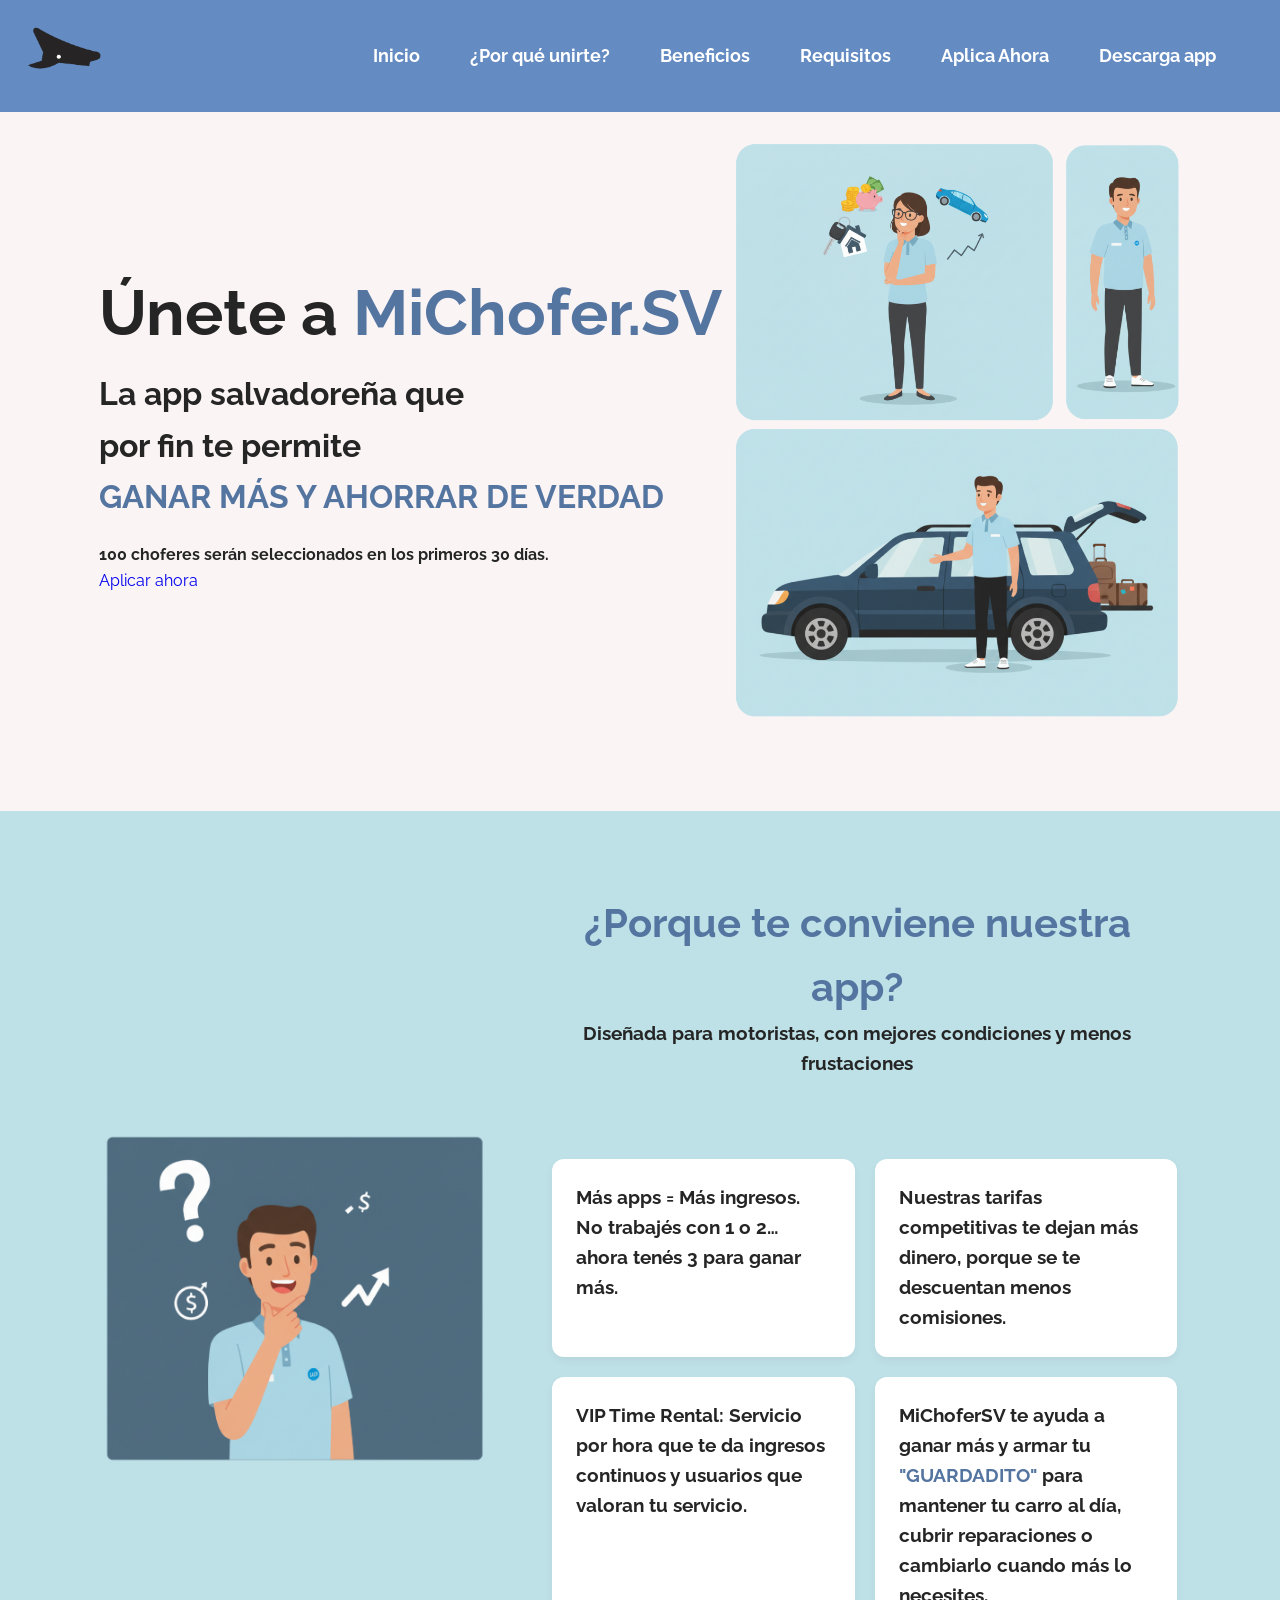
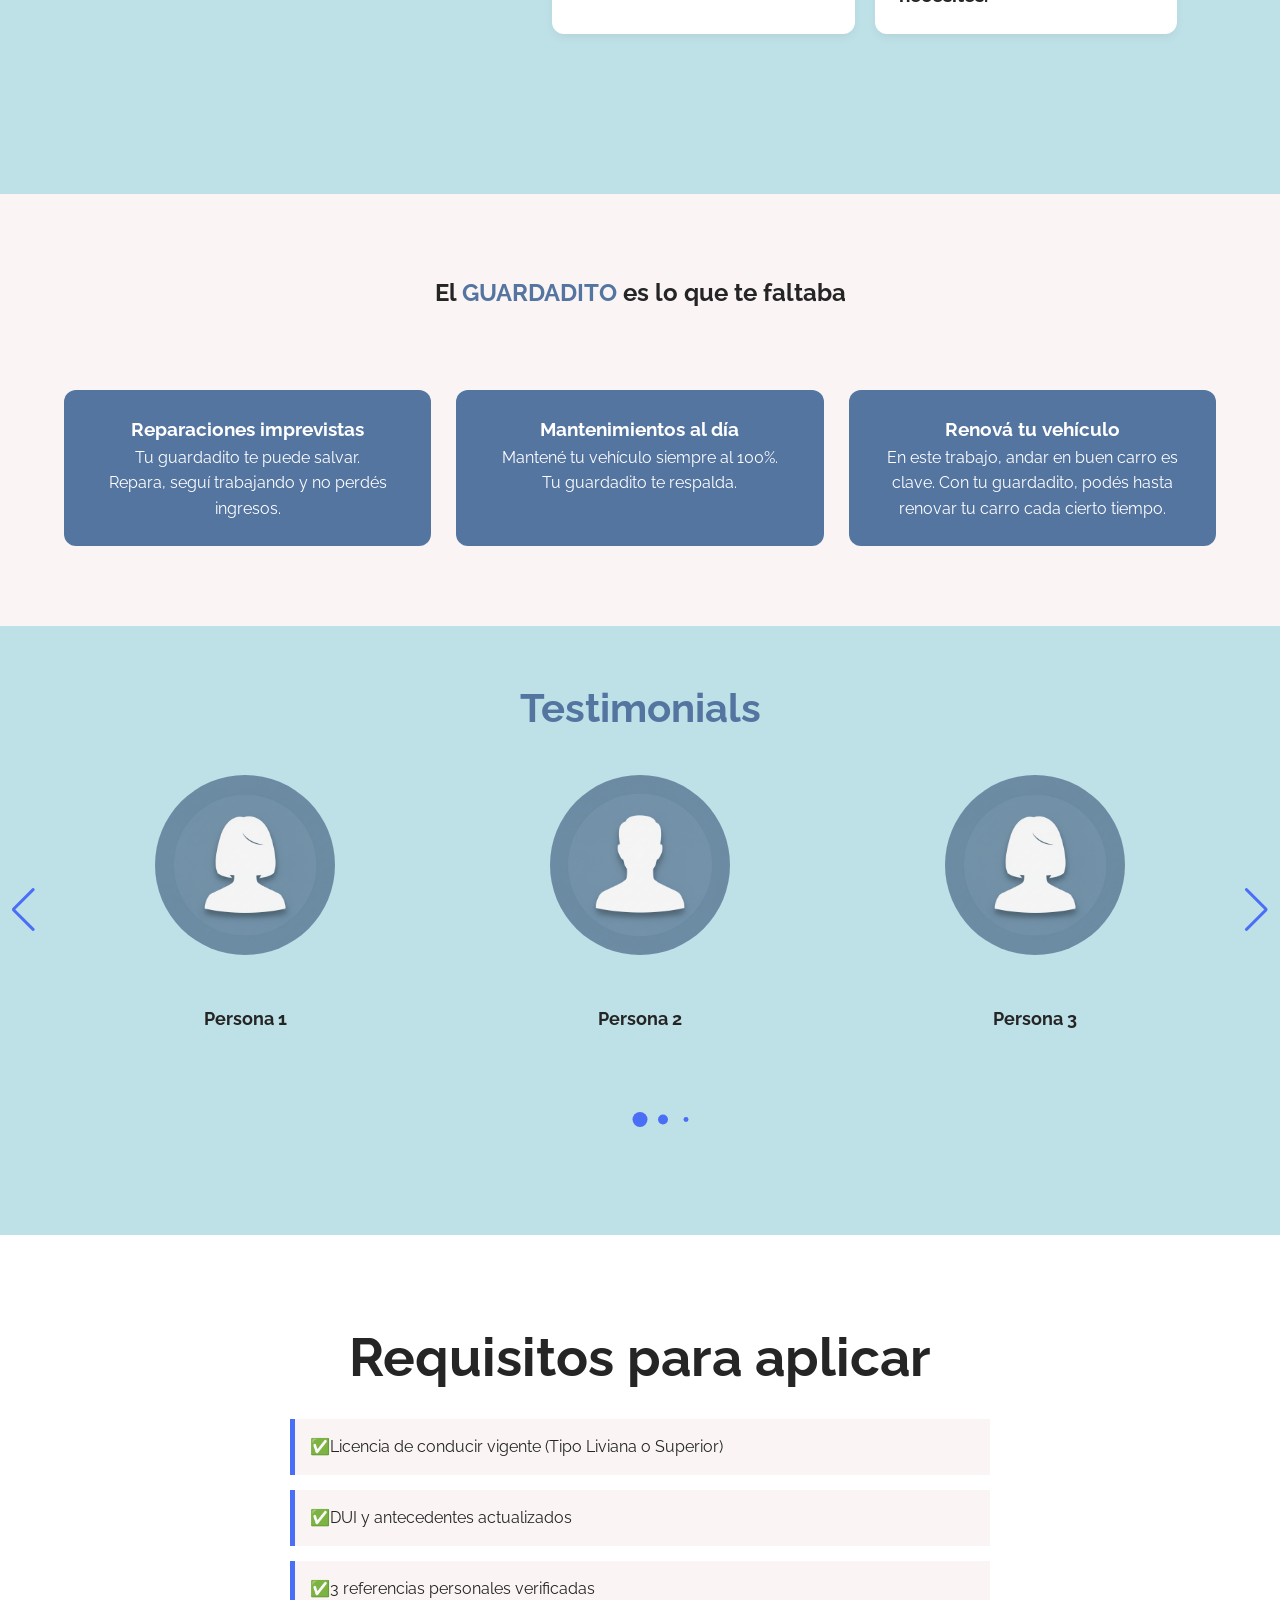
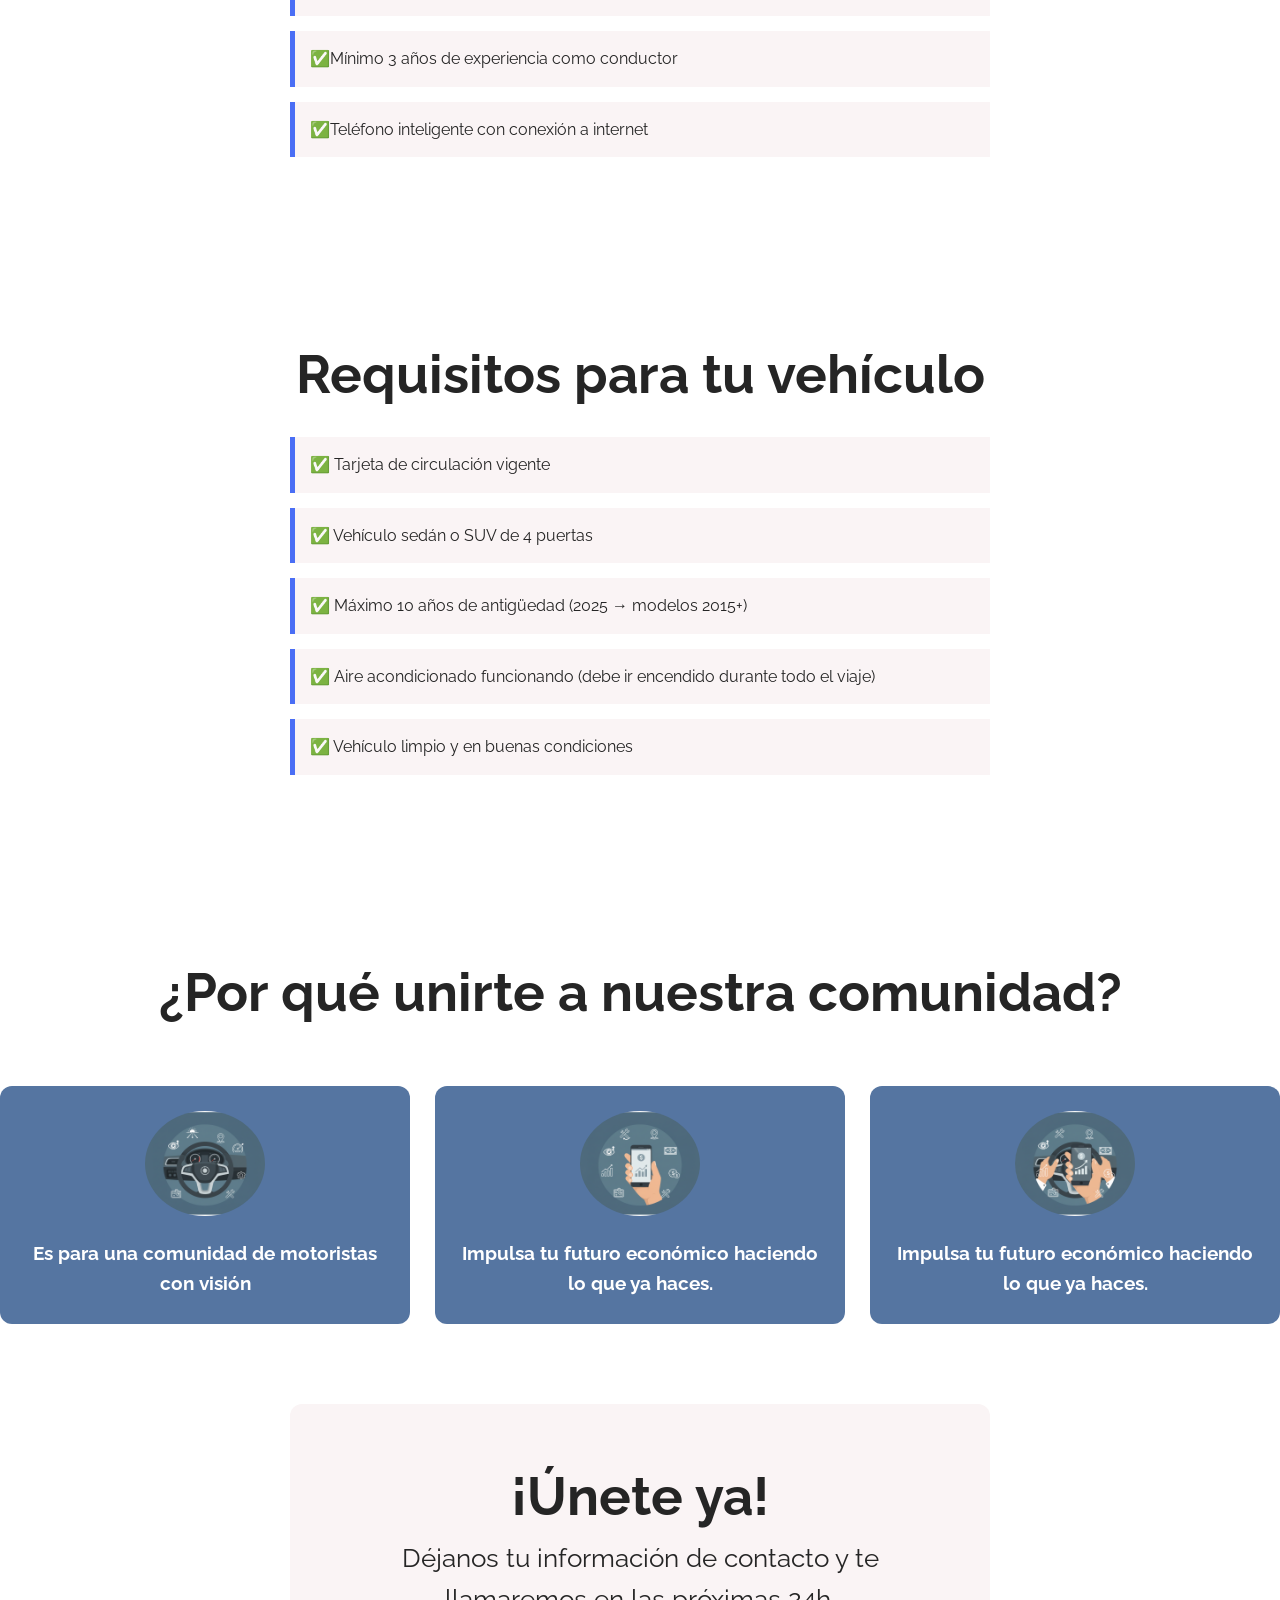
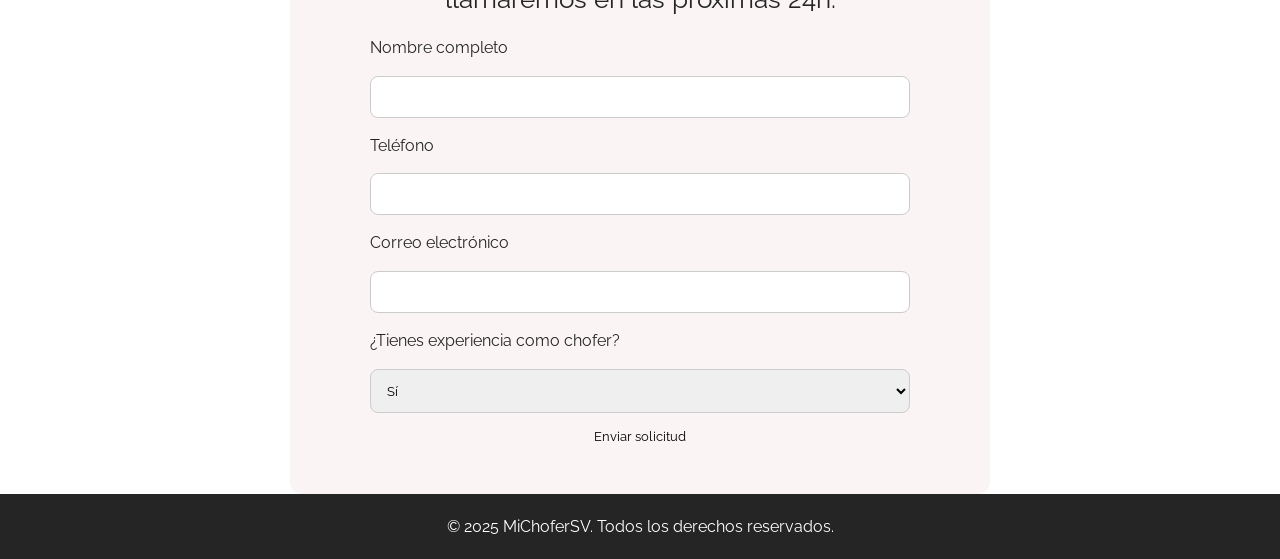
==== index.html @ 59dd5ce8 "Add files via upload" ====
<!DOCTYPE html>
<html lang="en">
<head>
    <meta charset="UTF-8">
    <meta name="viewport" content="width=device-width, initial-scale=1.0">
    <link rel="stylesheet" href="style.css">
    
     <!-- Linking swiper CSS -->
    <link rel="stylesheet" href="https://cdn.jsdelivr.net/npm/swiper@11/swiper-bundle.min.css">

    <!-- Linking Font Awesome for icons -->
    <link rel="stylesheet" href="https://cdnjs.cloudflare.com/ajax/libs/font-awesome/6.6.0/css/all.min.css">

    <title>Mi chofer</title>
</head>
<body>

<!-- Header / Nav -->
    <header>
        <nav class="navbar section-content">
            <a href="#" class="nav-logo">
                <h2 class="logo-text">
                    <img class="logoimg" src="img/logomichifer.png" alt="">
                </h2>
            </a>        
                
            <ul class="nav-menu">
                <button id="menu-close-button" class="fas fa-times"></button>
                <li class="nav-item">
                    <a href="#inicio" class="nav-link"
                    data-section="header" data-value="home-menu">Inicio</a>
                </li>
                <li class="nav-item">
                    <a href="#sobre" class="nav-link"
                    data-section="header" data-value="about-menu">¿Por qué unirte?</a>
                </li>
                <li class="nav-item">
                    <a href="#beneficios" class="nav-link"
                    data-section="header" data-value="services-menu">Beneficios</a>
                </li>
                <li class="nav-item">
                    <a href="#requisitos" class="nav-link"
                    data-section="header" data-value="gallery-menu">Requisitos</a>
                </li>
                <li class="nav-item">
                    <a href="#formulario" class="nav-link"
                    data-section="header" data-value="contact-menu">Aplica Ahora</a>
                </li>
                <li class="nav-item">
                    <a href="#contactus" class="nav-link"
                    data-section="header" data-value="contact-menu">Descarga app</a>
                </li>
                <div class="langbuttons">
                    <button class="eslogo" data-language="es">
                        <img class="esimg" src="img/eslogo.png" alt="">
                    </button>
                    <button class="uslogo" data-language="en">
                        <img class="usimg" src="img/uslogo.png" alt="">
                    </button>
                </div>
            </ul>  
            <button id="menu-open-button" class="fas fa-bars"></button> 
        </nav>
    </header>

    <!-- Hero Section -->
  <section class="hero" id="inicio">
    <div class="hero-container">
      <h1 class="hero-title">Únete a <span>MiChofer.SV</span></h1>
      <h3 class="hero-text">La app salvadoreña que <br>por fin te permite <br><span class="span-text">GANAR MÁS Y AHORRAR DE VERDAD</span></h3>
      <h4 style="margin-top:10px;">100 choferes serán seleccionados en los primeros 30 días.</h4>
      <a href="#formulario" class="btn-hero">Aplicar ahora</a>
    </div>
    <div class="img-container">
      <img class="img-hero" src="img/hero1.png" alt="">
    </div>
  </section>

  <!-- Sobre Nosotros -->
  <section class="about" id="sobre">
    <div class="about-image">
      <img class="about-img" src="img/about.png" alt="">
    </div>
    <div class="about-container">
      <h1 class="about-title">¿Porque te conviene nuestra app?</h1>
      <h3 class="about-subt">Diseñada para motoristas, con mejores condiciones y menos frustaciones</h3>
      <section class="porque-section">
     <div class="grid-container">
    <div class="grid-item"><h3>Más apps = Más ingresos. No trabajés con 1 o 2… ahora tenés 3 para ganar más.</h3></div>
    <div class="grid-item"><h3>Nuestras tarifas competitivas te dejan más dinero, porque se te descuentan menos comisiones.</h3></div>
    <div class="grid-item"><h3>VIP Time Rental: Servicio por hora que te da ingresos continuos y usuarios que valoran tu servicio.</h3></div>
    <div class="grid-item"><h3>MiChoferSV te ayuda a ganar más y armar tu <span>"GUARDADITO"</span> para mantener tu carro al día, cubrir reparaciones o cambiarlo cuando más lo necesites.</h3></div>
  </div>
</section>

<script src="animacion.js"></script>
    </div>

  </section>

  <!-- Beneficios -->
  <section class="benefits" id="beneficios">
    <div class="container">
      <h1>El<span> GUARDADITO</span> es lo que te faltaba</h1>
      
      <br>
      <br>
      <br>
      <div class="benefit-grid">
        <div class="benefit" id="benefit1">
          <h3>Reparaciones imprevistas</h3>
          <p>Tu guardadito te puede salvar.<br> Repara, seguí trabajando y no perdés ingresos.</p>
        </div>
        <div class="benefit" id="benefit2">
          <h3>Mantenimientos al día</h3>
          <p>Mantené tu vehículo siempre al 100%.<br> Tu guardadito te respalda.</p>
        </div>
        <div class="benefit" id="benefit3">
          <h3>Renová tu vehículo</h3>
          <p>En este trabajo, andar en buen carro es clave. Con tu guardadito, podés hasta renovar tu carro cada cierto tiempo.</p>
        </div>  
      </div>
    </div>
  </section>

      <!-- Testimonial section -->
<section class="testimonials-section" id="testimonials">
        <h2 class="about-title">Testimonials</h2>
        <div class="section-content">
            <div class="slider-container swiper">
                <div class="slider-wrapper">
                    <ul class="testimonials-list swiper-wrapper">
                        <li class="testimonial swiper-slide">
                            <img src="img/client-fe.png" alt="Client" class="user-image">
                            <h3 class="name">Persona 1</h3>
                            <i class="feedback"></i>
                        </li>
                        <li class="testimonial swiper-slide">
                            <img src="img/client-ma.png" alt="Client" class="user-image">
                            <h3 class="name">Persona 2</h3>
                            <i class="feedback"></i>
                        </li>
                        <li class="testimonial swiper-slide">
                            <img src="img/client-fe.png" alt="Client" class="user-image">
                            <h3 class="name">Persona 3</h3>
                            <i class="feedback"></i>
                        </li>
                        <li class="testimonial swiper-slide">
                            <img src="img/client-ma.png" alt="Client" class="user-image">
                            <h3 class="name">Persona 4</h3>
                            <i class="feedback"></i>
                        </li>
                        
                    </ul>

                    <div class="swiper-pagination"></div>
                    <div class="swiper-slide-button swiper-button-next"></div>
                    <div class="swiper-slide-button swiper-button-prev"></div>
                </div>
            </div>
        </div>
</section>

  <!-- Requisitos -->
  <section class="requirements" id="requisitos">
    <div class="container">
      <h2 class="requirements-title">Requisitos para aplicar</h2>
      <ul>
        <li>✅Licencia de conducir vigente (Tipo Liviana o Superior)</li>
        <li>✅DUI y antecedentes actualizados</li>
        <li>✅3 referencias personales verificadas</li>
        <li>✅Mínimo 3 años de experiencia como conductor</li>
        <li>✅Teléfono inteligente con conexión a internet</li>
      </ul>
    </div>
  </section>

  <!-- Requisitos Vehiculo-->
<section class="requirements" id="requisitos">
    <div class="container">
      <h2 class="requirements-title">Requisitos para tu vehículo</h2>
      <ul>
          <li>✅ Tarjeta de circulación vigente</li>
          <li>✅ Vehículo sedán o SUV de 4 puertas</li>
          <li>✅ Máximo 10 años de antigüedad (2025 → modelos 2015+)</li>
          <li>✅ Aire acondicionado funcionando (debe ir encendido durante todo el viaje)</li>
          <li>✅ Vehículo limpio y en buenas condiciones</li>
      </ul>
    </div>
  </section>

  <!-- Services section -->
    <section class="services-section" id="services">
        <h2 class="apply-title"
        data-section="our-services" data-value="os-title">¿Por qué unirte a nuestra comunidad?</h2>
        <br>
        <br>
        <div class="section-content">
            <ul class="services-list">
                <li class="services-item">
                    <img src="img/b-1.png" alt="One way" class="services-image">
                    <h3 class="name"
                    data-section="our-services" data-value="os-title0">Es para una comunidad de motoristas  con visión</h3>
                </li>
                <li class="services-item">
                    <img src="img/b-2.png" alt="Outstation" class="services-image">
                    <h3 class="name"
                    data-section="our-services" data-value="os-title1">Impulsa tu futuro económico haciendo lo que ya haces.</h3>
                </li>
                <li class="services-item">
                    <img src="img/b-3.png" alt="VIP Time Rentals" class="services-image">
                    <h3 class="name"
                    data-section="our-services" data-value="os-title2">Impulsa tu futuro económico haciendo lo que ya haces.</h3>
                </li>
            </ul>
        </div>
    </section>


  <!-- Formulario -->
  <section class="apply" id="formulario">
    <div class="container">
      <h2 class="apply-title">¡Únete ya!</h2>
      <p class="apply-subt">Déjanos tu información de contacto y te llamaremos en las próximas 24h. 
      </p>
      <form action="https://formbold.com/s/oP5yM" method="POST" class="form">
        <label for="nombre">Nombre completo</label>
        <input type="text" id="nombre" name="nombre" required>

        <label for="telefono">Teléfono</label>
        <input type="tel" id="telefono" name="telefono" required>

        <label for="email">Correo electrónico</label>
        <input type="email" id="email" name="email">

        <label for="experiencia">¿Tienes experiencia como chofer?</label>
        <select id="experiencia" name="experiencia">
          <option value="si">Sí</option>
          <option value="no">No</option>
        </select>

        <button type="submit" class="btn">Enviar solicitud</button>
      </form>
    </div>
  </section>

  <!-- Footer -->
  <section class="footer">
    <div class="container">
      <p>© 2025 MiChoferSV. Todos los derechos reservados.</p>
    </div>
  </section>
    
    <!-- TLinking swiper script -->
    <script src="https://cdn.jsdelivr.net/npm/swiper@11/swiper-bundle.min.js"></script>

    <!-- My custom script -->
    <script src="script.js"></script>

    <!--Start of Tawk.to Script-->
  <script type="text/javascript">
  var Tawk_API=Tawk_API||{}, Tawk_LoadStart=new Date();
  (function(){
  var s1=document.createElement("script"),s0=document.getElementsByTagName("script")[0];
  s1.async=true;
  s1.src='https://embed.tawk.to/69373a4b15212a1980344148/1jbvrneef';
  s1.charset='UTF-8';
  s1.setAttribute('crossorigin','*');
  s0.parentNode.insertBefore(s1,s0);
    })();
    </script>
<!--End of Tawk.to Script-->
</body>
</html>
---- style.css ----
/* --------------------------------------------------
   TIPOGRAFÍA Y VARIABLES
-------------------------------------------------- */

@import url('https://fonts.googleapis.com/css2?family=Genos:ital,wght@0,100..900;1,100..900&family=Montserrat:ital,wght@0,100..900;1,100..900&family=Orbitron:wght@400..900&family=Raleway:ital,wght@0,100..900;1,100..900&display=swap');

:root {
  --white-color: #ffffff;
  --dark-color: #252525;
  --primary-color: #5575a1;
  --secondary-color: #4a6ef5;
  --light-pink-color: #faf4f5;
  --medium-gray-color: #cccccc;

  --font-size-s: 0.9rem;
  --font-size-n: 1rem;
  --font-size-m: 1.12rem;
  --font-size-l: 1.15rem;
  --font-size-xl: 2rem;
  --font-size-xxl: 2.3rem;

  --font-weight-normal: 400;
  --font-weight-medium: 500;
  --font-weight-semibold: 600;
  --font-weight-bold: 700;

  --border-radius-s: 8px;
  --border-radius-m: 30px;
  --border-radius-circle: 50%;

  --site-max-width: 1300px;
}

/* --------------------------------------------------
   RESET
-------------------------------------------------- */

* {
  padding: 0;
  margin: 0;
  box-sizing: border-box;
  font-family: "Raleway", sans-serif;
}

html {
  scroll-behavior: smooth;
}

body {
  background-color: var(--white-color);
  color: var(--dark-color);
  line-height: 1.6;
}

ul {
  list-style: none;
}

a {
  text-decoration: none;
}

button {
  cursor: pointer;
  border: none;
  background: none;
}

img {
  width: 100%;
}

span {
  color: #5575a1;
}

/* --------------------------------------------------
   CONTENEDORES
-------------------------------------------------- */

section {
  padding: 80px 0;
}

.container {
  width: 90%;
  max-width: var(--site-max-width);
  margin: 0 auto;
}

/* --------------------------------------------------
   NAVBAR
-------------------------------------------------- */

header {
  position: fixed;
  width: 100%;
  z-index: 10;
  background: #648BC2;
}

.navbar {
  display: flex;
  justify-content: space-between;
  align-items: center;
  padding: 10px 25px;
}

.nav-logo img {
  width: 80px;
}

/* MENÚ DESKTOP */

.nav-menu {
  display: flex;
  align-items: center;
  gap: 20px;
}

.nav-link {
  font-weight: bold;
  color: white;
  font-size: var(--font-size-m);
  padding: 10px 15px;
  border-radius: var(--border-radius-m);
  transition: 0.3s ease;
}

.nav-link:hover {
  background: #5d7ead;
}

/* ICONOS MOBILE */
#menu-open-button,
#menu-close-button {
  display: none;
  color: white;
  font-size: 2rem;
}

/* --------------------------------------------------
   HERO
-------------------------------------------------- */

.hero {
  display: flex;
  align-items: center;
  justify-content: center;
  gap: 10px;
  padding-top: 140px;
  background: var(--light-pink-color);
}

.hero-container {
  max-width: 50%;
}

.hero-title {
  font-size: 4rem;
  line-height: 1.1;
}

.hero-text {
  font-size: 2rem;
  margin: 20px 0;
}

.img-hero {
  max-width: 450px;
  height: auto;
}

/* --------------------------------------------------
   ABOUT
-------------------------------------------------- */

.about {
  display: flex;
  align-items: center;
  justify-content: center;
  gap: 50px;
  background: #BEE1E7;
}

.about-image {
  max-width: 30%;
}

.about-container {
  max-width: 50%;
}

.about-title {
  text-align: center;
  font-size: 2.5rem;
  color: var(--primary-color);
}

.about-subt {
  text-align: center;
}

/* GRID DE BENEFICIOS */
.grid-container {
  display: grid;
  grid-template-columns: repeat(2, 1fr);
  gap: 20px;
  margin-left: 15px;
}



.grid-item {
  background: white;
  padding: 1.5rem;
  border-radius: 12px;
  box-shadow: 0 4px 8px rgba(0,0,0,0.05);
  animation: pulse 1.6s ease-in-out infinite;
}

/* --------------------------------------------------
   BENEFICIOS
-------------------------------------------------- */

.benefits {
  background-color: var(--light-pink-color);
  text-align: center;
}

.benefit-grid {
  display: grid;
  grid-template-columns: repeat(auto-fit, minmax(260px, 1fr));
  gap: 25px;
}

.benefit {
  background: var(--primary-color);
  color: white;
  padding: 25px;
  border-radius: 12px;
  transition: 0.3s;
}

.benefit:hover {
  background: #BEE1E7;
  color: var(--dark-color);
  transform: translateY(-5px);
}

/* Testimonials sectio styling */

.testimonials-section {
    width: 100%;
    max-width: 100%; /* o el tamaño que quieras */
    margin: 0 auto; /* centra horizontalmente */
    padding: 50px 0 100px;
    background: #BEE1E7;
}
.testimonials-section .slider-wrapper {
    overflow: hidden;
    margin: 0 60px 50px;

}

.testimonials-section .testimonial {
    user-select: none;
    display: flex;
    padding: 35px;
    text-align: center;
    flex-direction: column;
    align-items: center;
}

.testimonials-section .testimonial .user-image {
    width: 180px;
    height: 180px;
    object-fit: cover;
    margin-bottom: 50px;
    border-radius: var(--border-radius-circle);
}

.testimonials-section .testimonial .name {
    margin-bottom: 16px;
    font-size: var(--font-size-m);
}

.testimonials-section .testimonial .feedback{
    line-height: 25px;
}

.testimonials-section .swiper-pagination-bullet {
    width: 15px;
    height: 15px;
    opacity: 1;
    background: var(--secondary-color);
}

.testimonials-section .swiper-slide-button {
    margin-top: -50px;
    color: var(--secondary-color);
    transition: 0.3s ease;
}

.testimonials-section .swiper-slide-button:hover {
    color: var(--primary-color);
}

/* --------------------------------------------------
   REQUIREMENTS
-------------------------------------------------- */

.requirements ul {
  max-width: 700px;
  margin: auto;
}

.requirements li {
  background: var(--light-pink-color);
  border-left: 5px solid var(--secondary-color);
  margin: 15px 0;
  padding: 15px;
}

.requirements-title {
  font-size: 3.3rem;
  text-align: center;
  margin-bottom: 20px;
}

/* --------------------------------------------------
   Mensaje Final
-------------------------------------------------- */

.services-section {
  background: white;
}

.services-list {
  display: grid;
  grid-template-columns: repeat(auto-fit, minmax(260px, 1fr));
  gap: 25px;
}

.services-item {
  background: var(--primary-color);
  color: white;
  padding: 25px;
  border-radius: 12px;
  text-align: center;
  transition: .3s;
}

.services-item:hover {
  background: #BEE1E7;
  color: var(--dark-color);
  transform: translateY(-5px);
}

.services-image {
  width: 120px;
  margin-bottom: 15px;
  border-radius: 100%;
}

.oneway-botton {
  color: white;
  font-weight: bold;
  text-decoration: underline;
}



/* --------------------------------------------------
   FORMULARIO
-------------------------------------------------- */

.apply {
  background: var(--light-pink-color);
  padding: 50px;
  border-radius: 12px;
  max-width: 700px;
  margin: auto;
}

.form {
  display: flex;
  flex-direction: column;
  gap: 15px;
}

.form input,
.form select {
  padding: 12px;
  border: 1px solid var(--medium-gray-color);
  border-radius: 8px;
}

.apply-title {
  font-size: 3.3rem;
  text-align: center;
}

.apply-subt {
  font-size: 1.6rem;
  text-align: center;
  margin-bottom: 15px;
}

/* --------------------------------------------------
   FOOTER
-------------------------------------------------- */

.footer {
  background: var(--dark-color);
  color: white;
  padding: 20px;
  text-align: center;
}

/* --------------------------------------------------
   RESPONSIVE
-------------------------------------------------- */

/* TABLET */
@media (max-width: 900px) {

  /* NAV */
  #menu-open-button {
    display: block;
  }

  .nav-menu {
    position: fixed;
    top: 0;
    right: -100%;
    background: white;
    height: 100%;
    width: 260px;
    flex-direction: column;
    padding-top: 120px;
    transition: 0.3s;
  }

  body.show-mobile-menu .nav-menu {
    right: 0;
  }

  #menu-close-button {
    display: block;
    position: absolute;
    top: 25px;
    right: 25px;
    font-size: 2rem;
    color: var(--dark-color);
  }

  .nav-link {
    color: var(--dark-color);
    font-size: 1.5rem;
  }

  /* HERO */
  .hero {
    flex-direction: column;
    text-align: center;
  }

  .hero-container {
    max-width: 100%;
  }

  /* ABOUT */
  .about {
    flex-direction: column-reverse;
    text-align: center;
  }

  .about-container,
  .about-image {
    max-width: 100%;
  }

  .grid-container {
    grid-template-columns: 1fr;
  }
}

/* MOBILE */
@media (max-width: 600px) {

  .hero-title {
    font-size: 3rem;
  }

  .hero-text {
    font-size: 1.4rem;
  }

  .img-hero {
    max-width: 320px;
  }
}
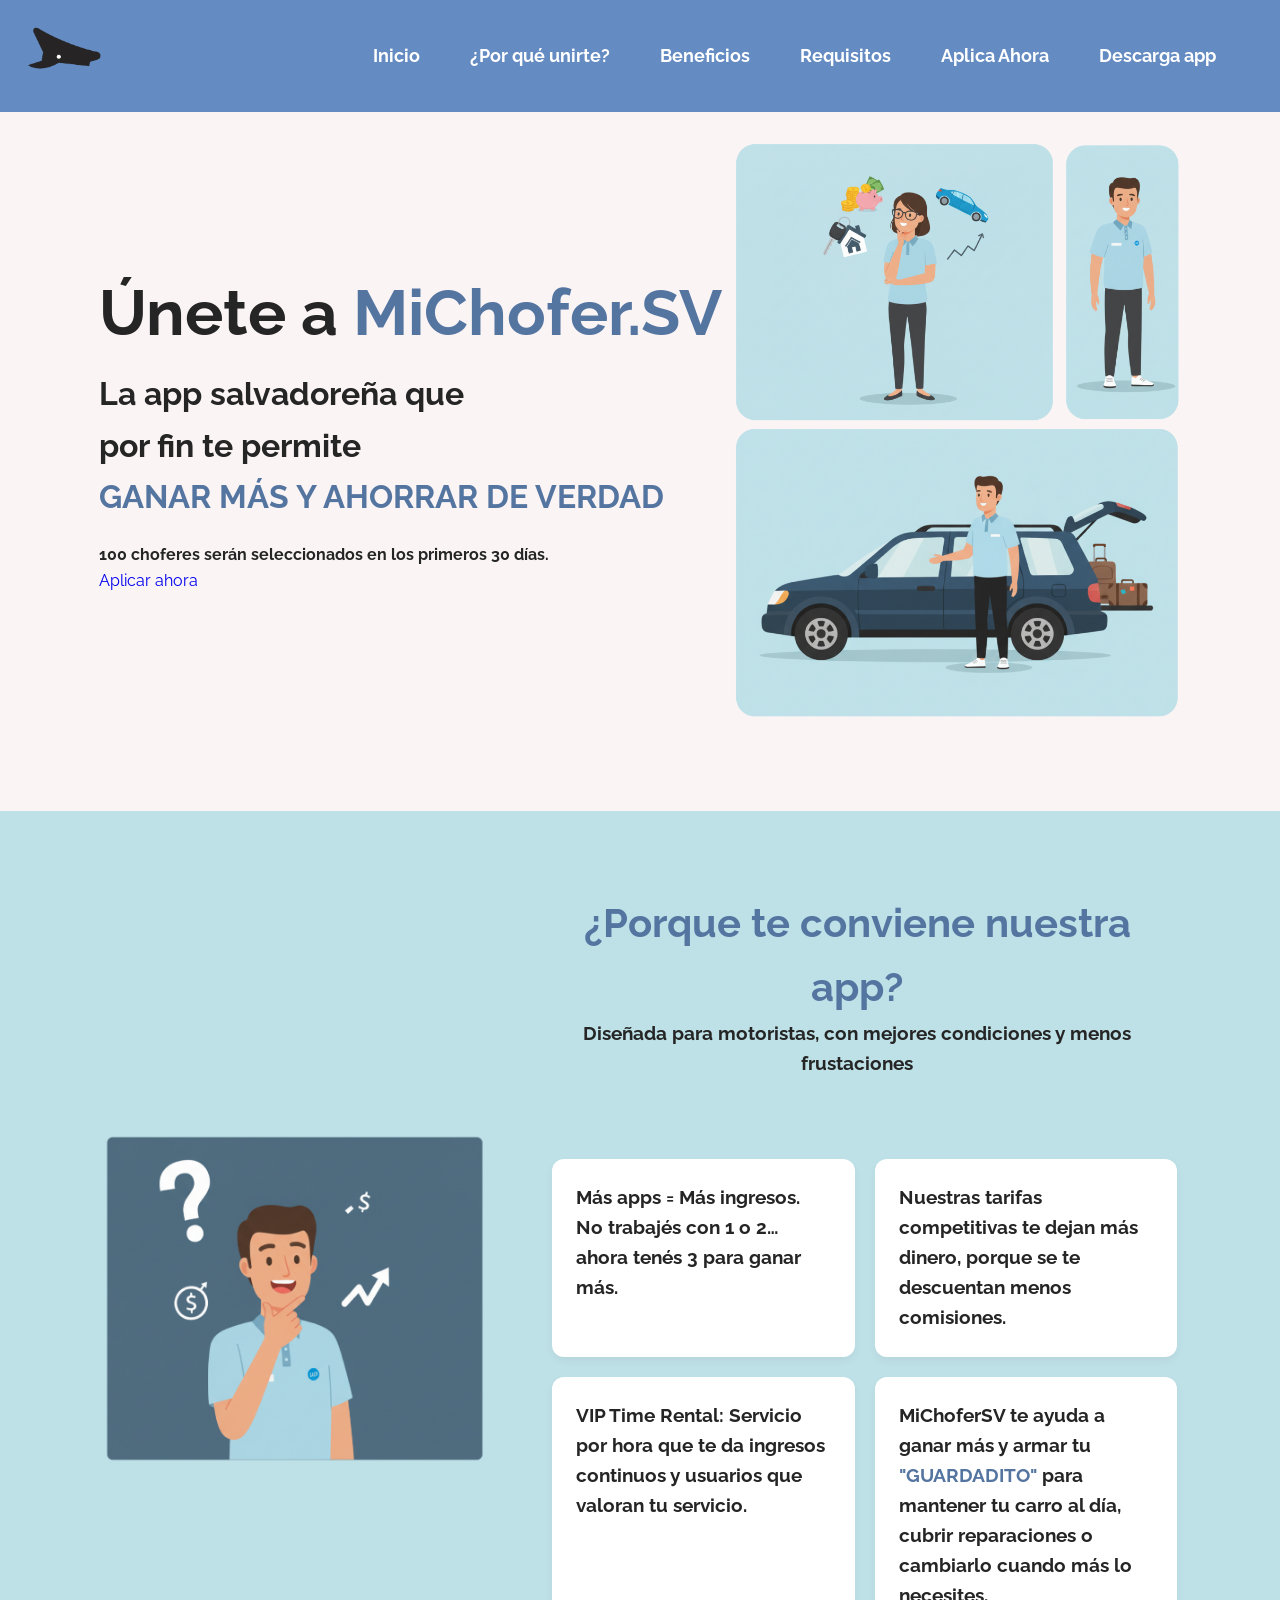
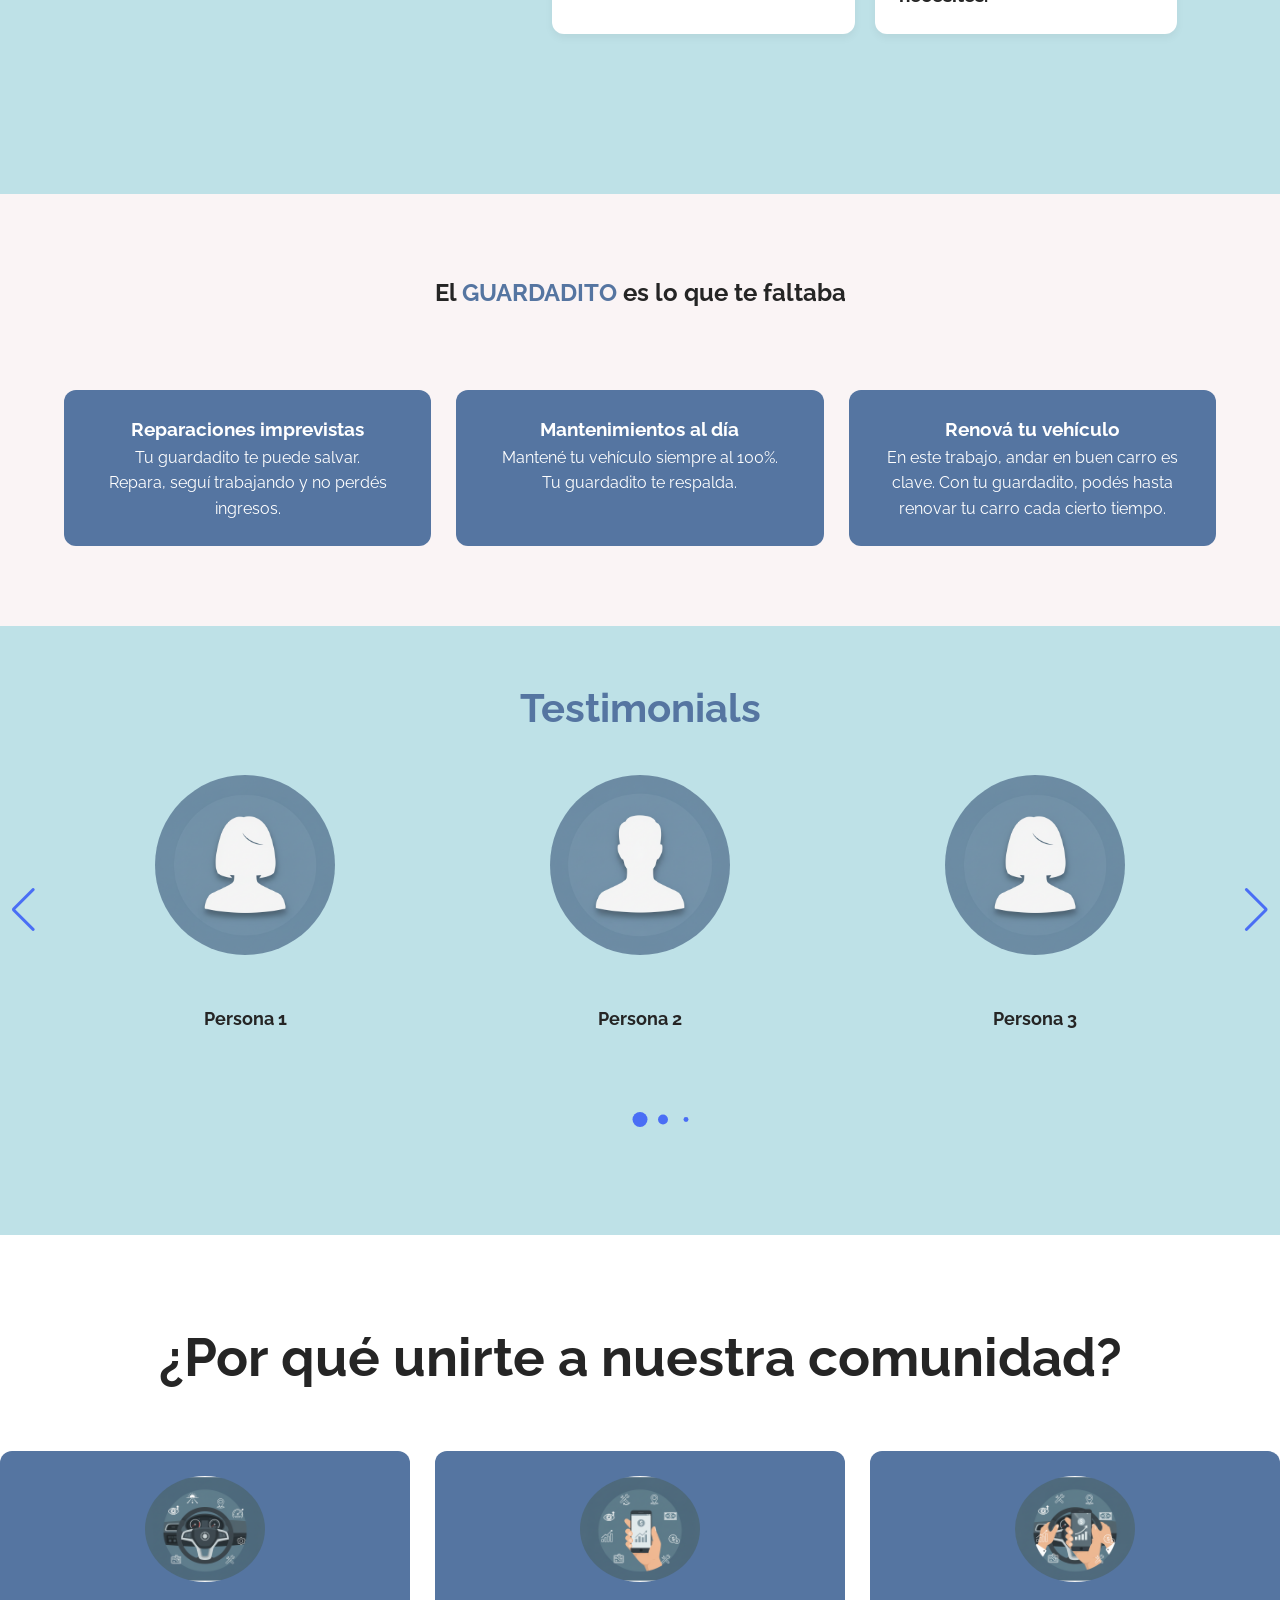
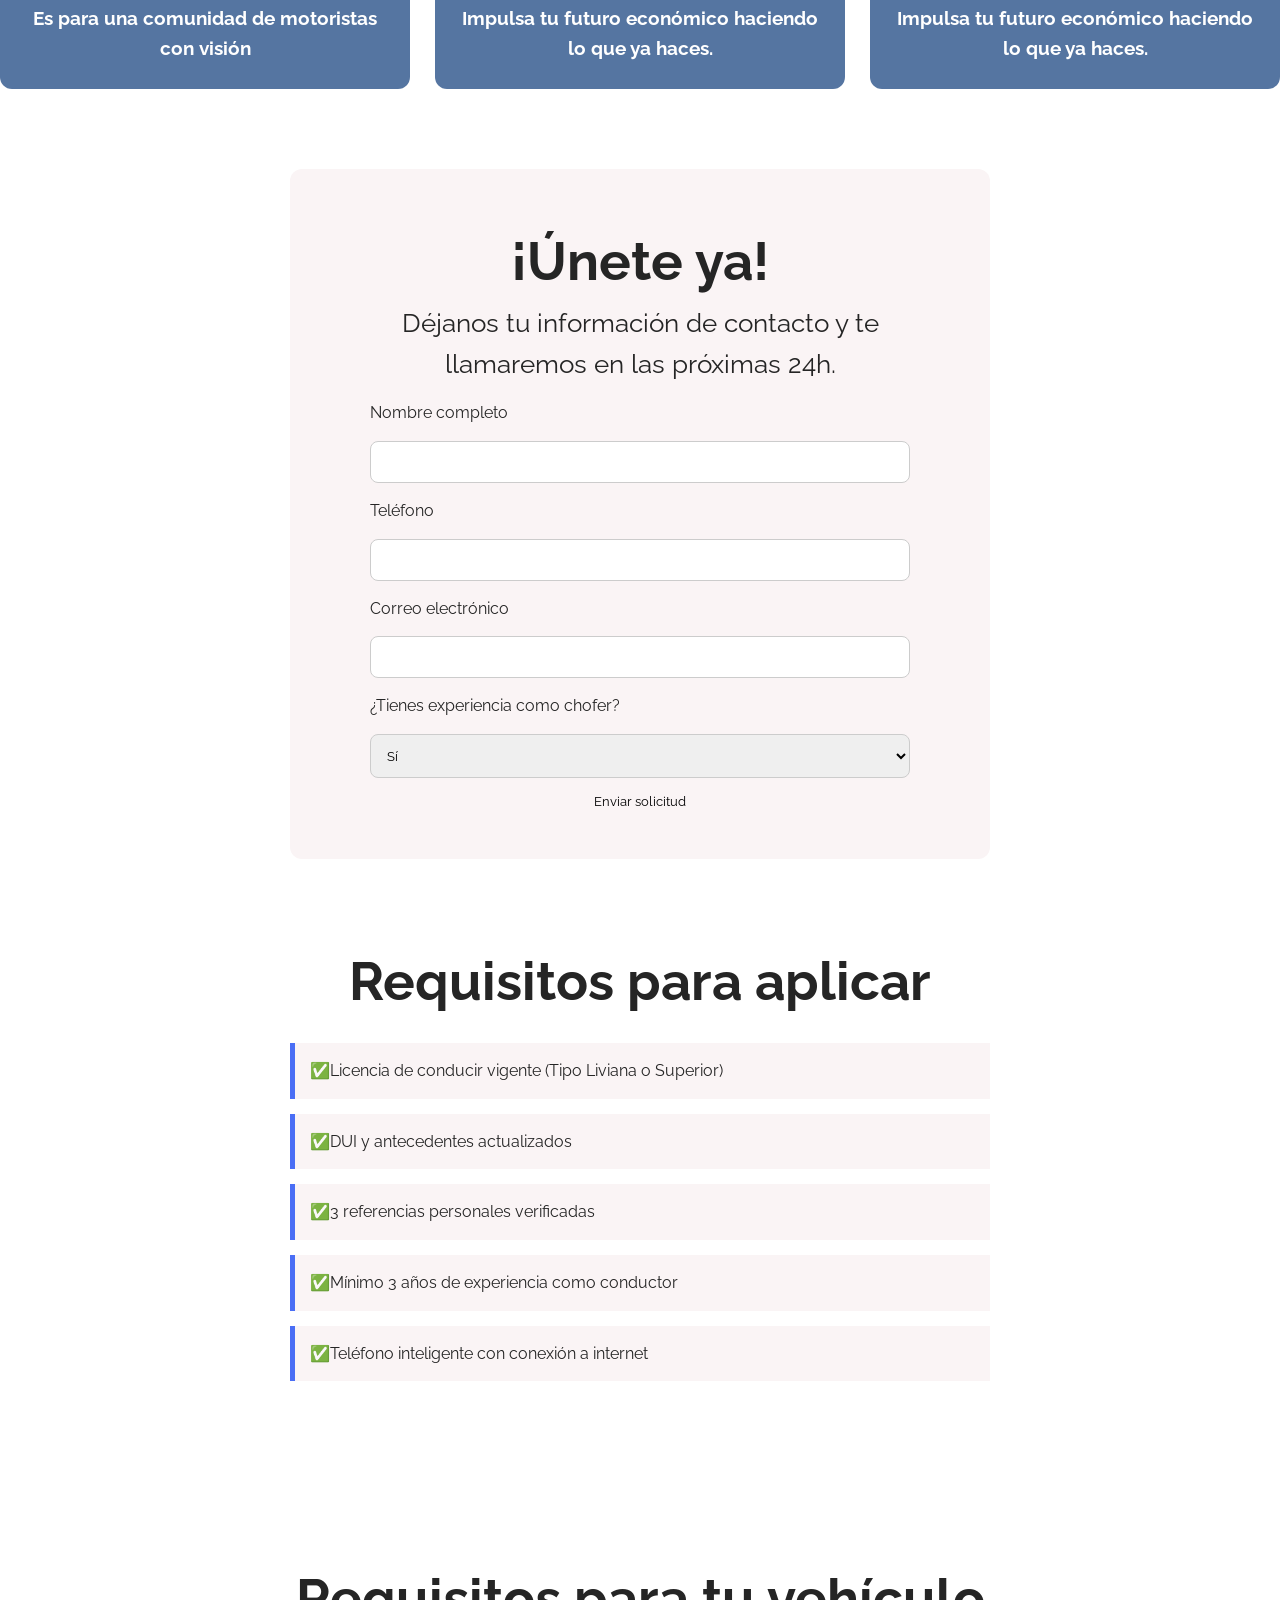
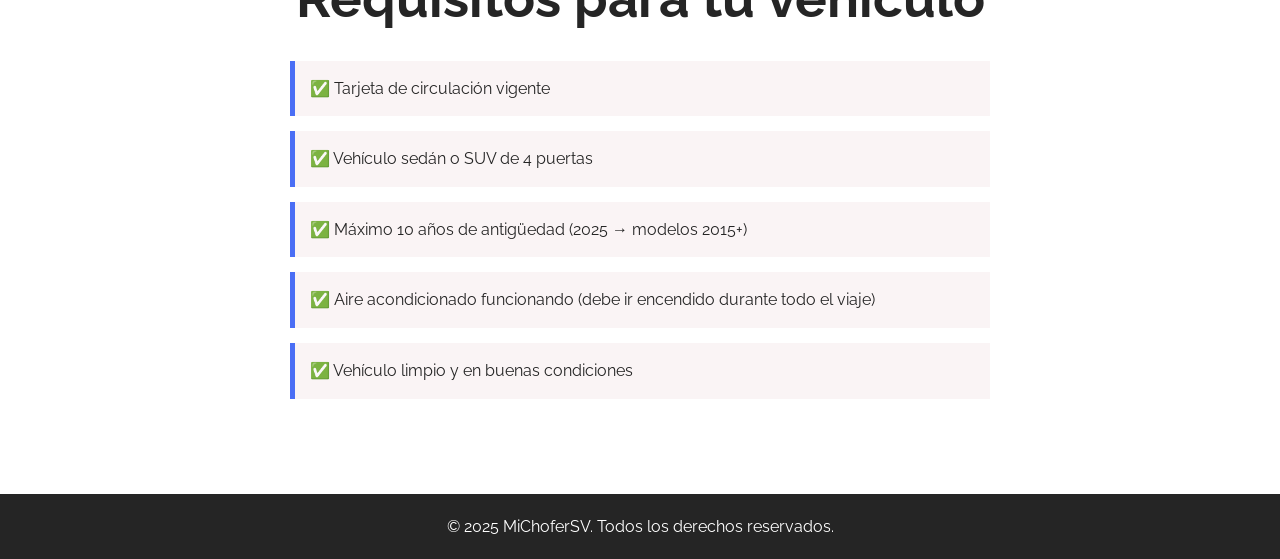
==== commit 9c1f7fbd: "Add files via upload" ====
--- a/index.html
+++ b/index.html
@@ -161,33 +161,7 @@
         </div>
 </section>
 
-  <!-- Requisitos -->
-  <section class="requirements" id="requisitos">
-    <div class="container">
-      <h2 class="requirements-title">Requisitos para aplicar</h2>
-      <ul>
-        <li>✅Licencia de conducir vigente (Tipo Liviana o Superior)</li>
-        <li>✅DUI y antecedentes actualizados</li>
-        <li>✅3 referencias personales verificadas</li>
-        <li>✅Mínimo 3 años de experiencia como conductor</li>
-        <li>✅Teléfono inteligente con conexión a internet</li>
-      </ul>
-    </div>
-  </section>
-
-  <!-- Requisitos Vehiculo-->
-<section class="requirements" id="requisitos">
-    <div class="container">
-      <h2 class="requirements-title">Requisitos para tu vehículo</h2>
-      <ul>
-          <li>✅ Tarjeta de circulación vigente</li>
-          <li>✅ Vehículo sedán o SUV de 4 puertas</li>
-          <li>✅ Máximo 10 años de antigüedad (2025 → modelos 2015+)</li>
-          <li>✅ Aire acondicionado funcionando (debe ir encendido durante todo el viaje)</li>
-          <li>✅ Vehículo limpio y en buenas condiciones</li>
-      </ul>
-    </div>
-  </section>
+ 
 
   <!-- Services section -->
     <section class="services-section" id="services">
@@ -241,6 +215,34 @@
 
         <button type="submit" class="btn">Enviar solicitud</button>
       </form>
+    </div>
+  </section>
+
+   <!-- Requisitos -->
+  <section class="requirements" id="requisitos">
+    <div class="container">
+      <h2 class="requirements-title">Requisitos para aplicar</h2>
+      <ul>
+        <li>✅Licencia de conducir vigente (Tipo Liviana o Superior)</li>
+        <li>✅DUI y antecedentes actualizados</li>
+        <li>✅3 referencias personales verificadas</li>
+        <li>✅Mínimo 3 años de experiencia como conductor</li>
+        <li>✅Teléfono inteligente con conexión a internet</li>
+      </ul>
+    </div>
+  </section>
+
+  <!-- Requisitos Vehiculo-->
+<section class="requirements" id="requisitos">
+    <div class="container">
+      <h2 class="requirements-title">Requisitos para tu vehículo</h2>
+      <ul>
+          <li>✅ Tarjeta de circulación vigente</li>
+          <li>✅ Vehículo sedán o SUV de 4 puertas</li>
+          <li>✅ Máximo 10 años de antigüedad (2025 → modelos 2015+)</li>
+          <li>✅ Aire acondicionado funcionando (debe ir encendido durante todo el viaje)</li>
+          <li>✅ Vehículo limpio y en buenas condiciones</li>
+      </ul>
     </div>
   </section>
 
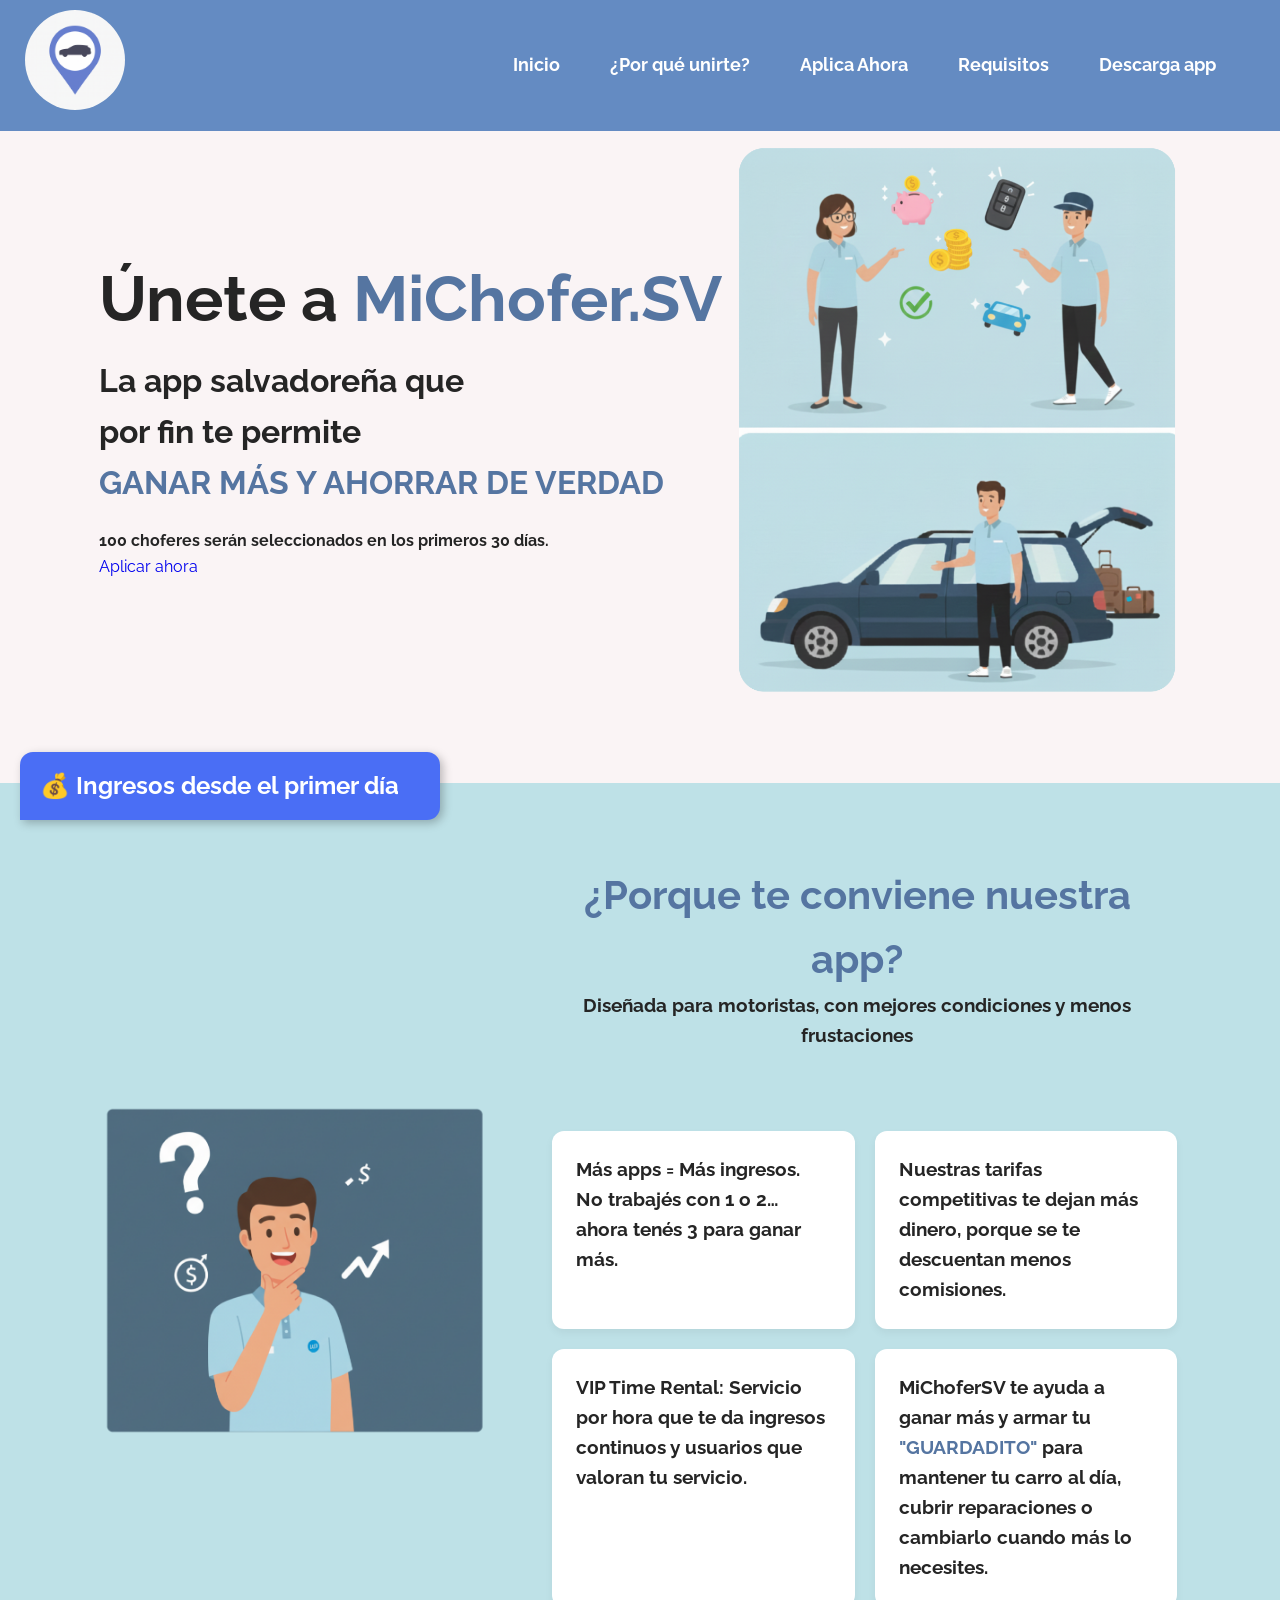
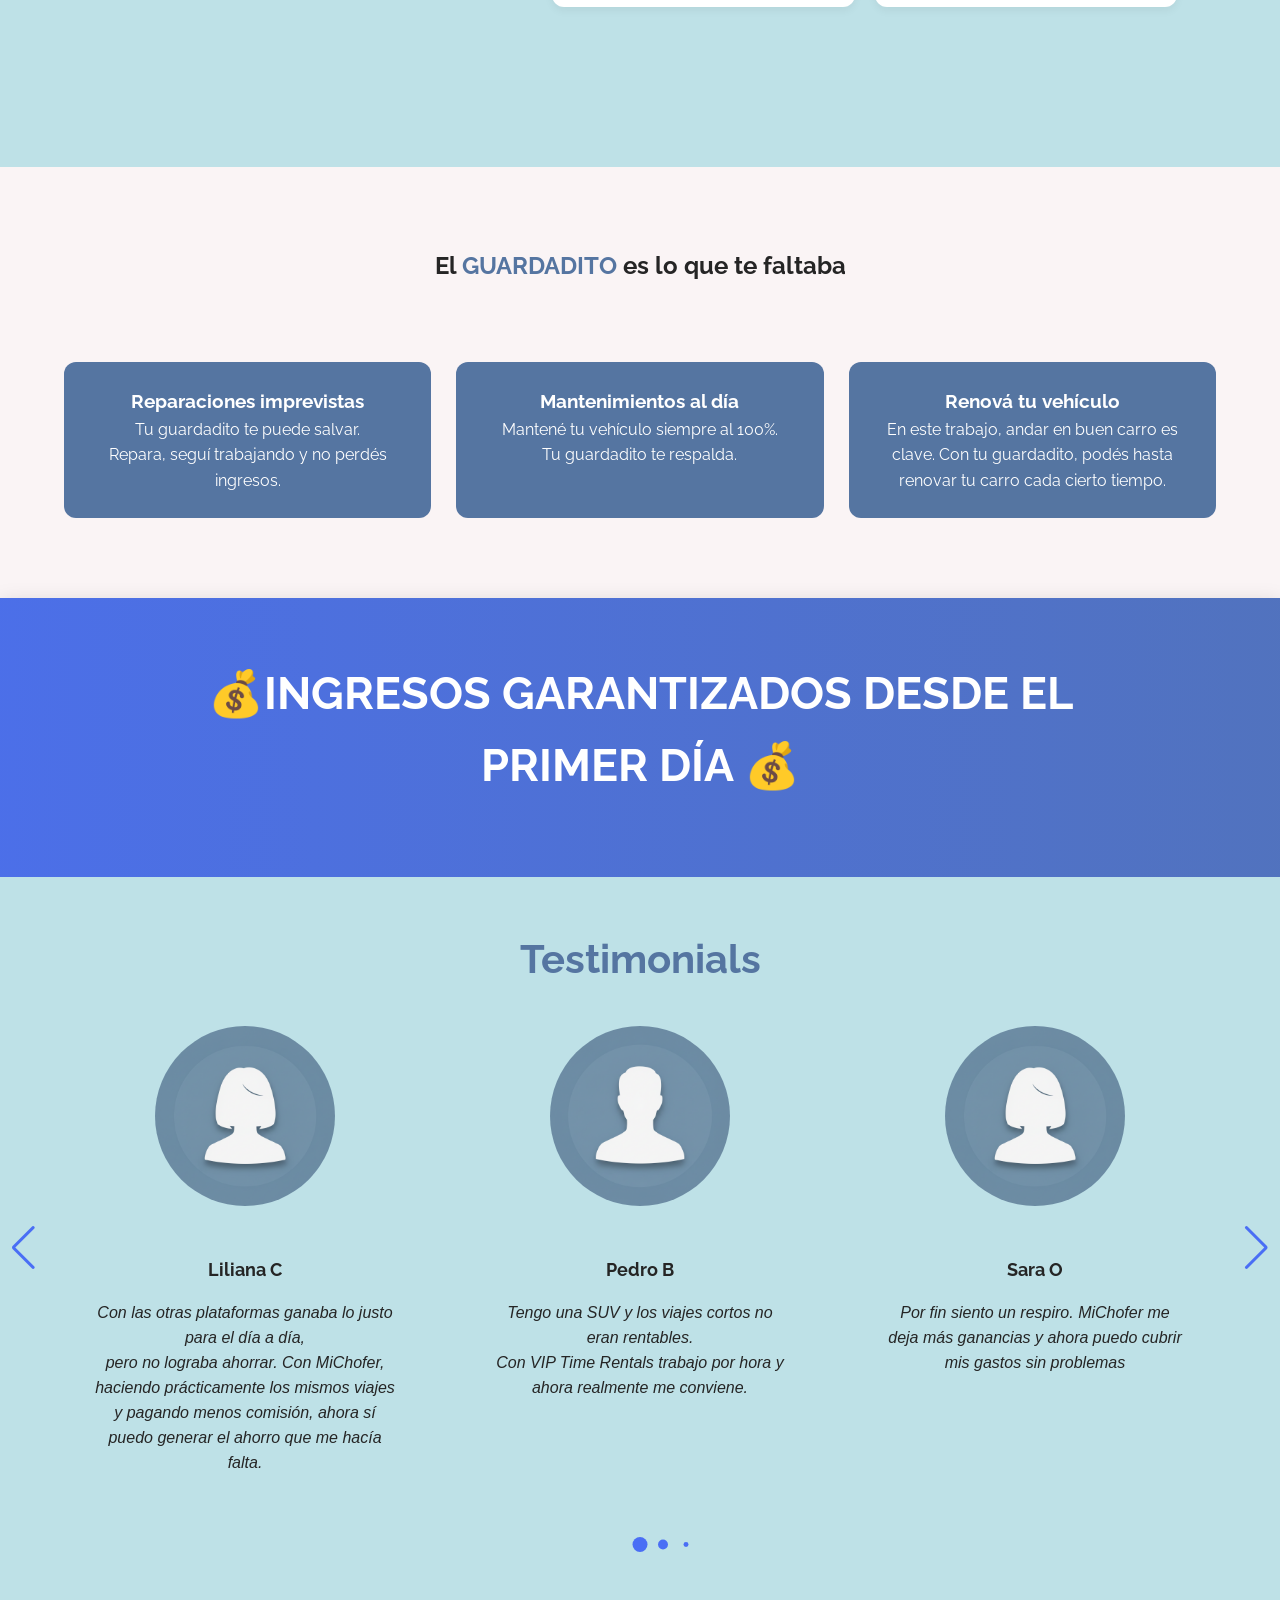
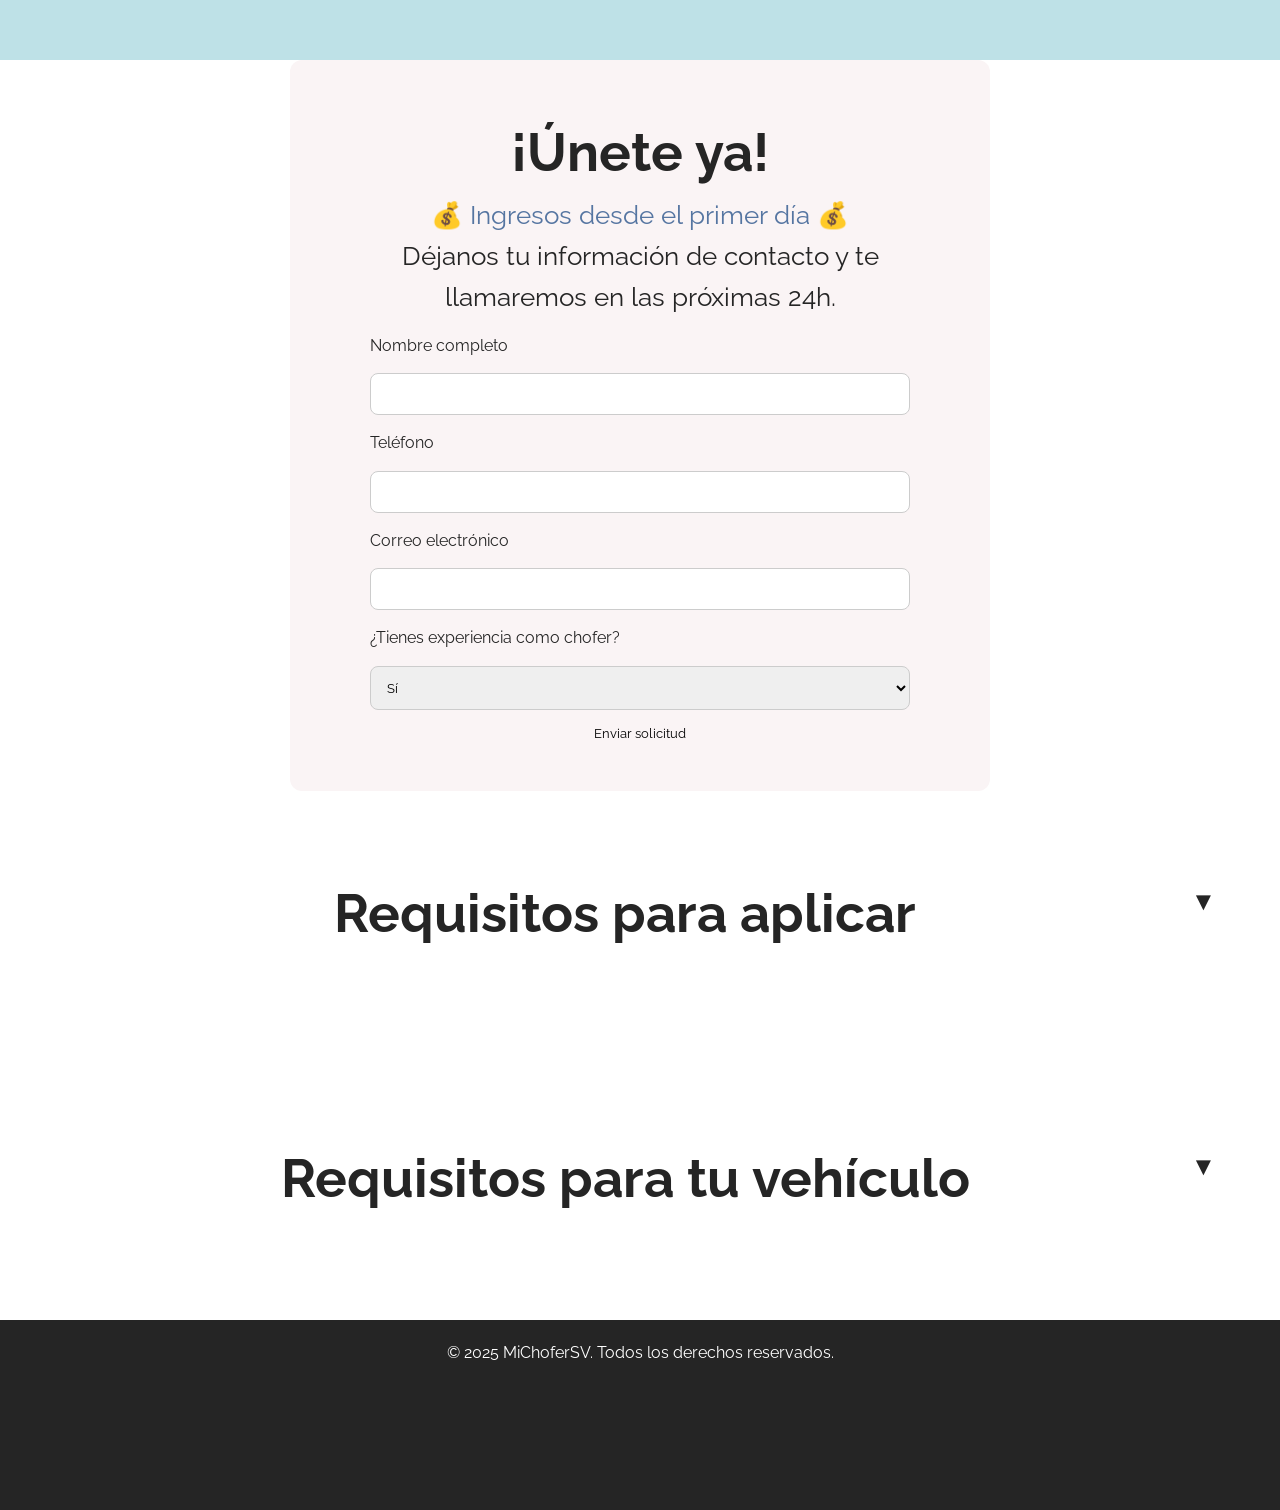
==== commit 7e86ebd7: "Add files via upload" ====
--- a/index.html
+++ b/index.html
@@ -15,12 +15,16 @@
 </head>
 <body>
 
+  <div class="info-tab">
+  <a href="#formulario"><span class="info-tab-text">💰 Ingresos desde el primer día</span></a>
+</div>
+
 <!-- Header / Nav -->
     <header>
         <nav class="navbar section-content">
             <a href="#" class="nav-logo">
                 <h2 class="logo-text">
-                    <img class="logoimg" src="img/logomichifer.png" alt="">
+                    <img class="logoimg" src="img/logo.png" alt="">
                 </h2>
             </a>        
                 
@@ -35,16 +39,12 @@
                     data-section="header" data-value="about-menu">¿Por qué unirte?</a>
                 </li>
                 <li class="nav-item">
-                    <a href="#beneficios" class="nav-link"
-                    data-section="header" data-value="services-menu">Beneficios</a>
+                    <a href="#formulario" class="nav-link"
+                    data-section="header" data-value="contact-menu">Aplica Ahora</a>
                 </li>
                 <li class="nav-item">
                     <a href="#requisitos" class="nav-link"
                     data-section="header" data-value="gallery-menu">Requisitos</a>
-                </li>
-                <li class="nav-item">
-                    <a href="#formulario" class="nav-link"
-                    data-section="header" data-value="contact-menu">Aplica Ahora</a>
                 </li>
                 <li class="nav-item">
                     <a href="#contactus" class="nav-link"
@@ -123,6 +123,16 @@
     </div>
   </section>
 
+
+  <!-- Banner garantia -->
+  <section class="banner-income">
+  <div class="container banner-income-content">
+      <h2 class="banner-title">💰INGRESOS GARANTIZADOS DESDE EL PRIMER DÍA 💰</h2>
+      <p class="banner-text"></p>
+  </div>
+</section>
+
+
       <!-- Testimonial section -->
 <section class="testimonials-section" id="testimonials">
         <h2 class="about-title">Testimonials</h2>
@@ -132,23 +142,27 @@
                     <ul class="testimonials-list swiper-wrapper">
                         <li class="testimonial swiper-slide">
                             <img src="img/client-fe.png" alt="Client" class="user-image">
-                            <h3 class="name">Persona 1</h3>
-                            <i class="feedback"></i>
+                            <h3 class="name">Liliana C</h3>
+                            <i class="feedback">Con las otras plataformas ganaba lo justo para el día a día,<br> 
+                              pero no lograba ahorrar. Con MiChofer, haciendo prácticamente los mismos viajes 
+                              y pagando menos comisión, ahora sí puedo generar el ahorro que me hacía falta.</i>
                         </li>
                         <li class="testimonial swiper-slide">
                             <img src="img/client-ma.png" alt="Client" class="user-image">
-                            <h3 class="name">Persona 2</h3>
-                            <i class="feedback"></i>
+                            <h3 class="name">Pedro B</h3>
+                            <i class="feedback">Tengo una SUV y los viajes cortos no eran rentables.<br>
+                              Con VIP Time Rentals trabajo por hora y ahora realmente me conviene.</i>
                         </li>
                         <li class="testimonial swiper-slide">
                             <img src="img/client-fe.png" alt="Client" class="user-image">
-                            <h3 class="name">Persona 3</h3>
-                            <i class="feedback"></i>
+                            <h3 class="name">Sara O</h3>
+                            <i class="feedback">Por fin siento un respiro. MiChofer me deja más ganancias y ahora puedo cubrir mis gastos sin problemas</i>
                         </li>
                         <li class="testimonial swiper-slide">
                             <img src="img/client-ma.png" alt="Client" class="user-image">
-                            <h3 class="name">Persona 4</h3>
-                            <i class="feedback"></i>
+                            <h3 class="name">Enrique A</h3>
+                            <i class="feedback">MiChofer me motiva a dar un mejor servicio. Al principio se me hacía raro abrir la puerta a los clientes, 
+                              pero las propinas que recibo me inspiran a mejorar en cada viaje.</i>
                         </li>
                         
                     </ul>
@@ -163,7 +177,7 @@
 
  
 
-  <!-- Services section -->
+  <!-- Services section 
     <section class="services-section" id="services">
         <h2 class="apply-title"
         data-section="our-services" data-value="os-title">¿Por qué unirte a nuestra comunidad?</h2>
@@ -189,13 +203,13 @@
             </ul>
         </div>
     </section>
-
+    -->
 
   <!-- Formulario -->
   <section class="apply" id="formulario">
     <div class="container">
       <h2 class="apply-title">¡Únete ya!</h2>
-      <p class="apply-subt">Déjanos tu información de contacto y te llamaremos en las próximas 24h. 
+      <p class="apply-subt"><span class="formbold">💰 Ingresos desde el primer día 💰</span><br> Déjanos tu información de contacto y te llamaremos en las próximas 24h. 
       </p>
       <form action="https://formbold.com/s/oP5yM" method="POST" class="form">
         <label for="nombre">Nombre completo</label>
--- a/style.css
+++ b/style.css
@@ -107,7 +107,8 @@
 }
 
 .nav-logo img {
-  width: 80px;
+  width: 100px;
+  border-radius: var(--border-radius-circle);
 }
 
 /* MENÚ DESKTOP */
@@ -138,6 +139,41 @@
   color: white;
   font-size: 2rem;
 }
+
+/* --------------------------------------------------
+   PESTAÑA INFORMATIVA IZQUIERDA
+-------------------------------------------------- */
+
+.info-tab {
+  position: fixed;
+  bottom: 80px; 
+  left: 20px; /* Oculta inicialmente hacia la izquierda */
+  width: 420px;
+  padding: 15px 20px;
+  background: #4a6ef5;
+  color: white;
+  font-weight: bold;
+  font-size: 1.2rem;
+  border-radius: 13px 13px 13px 0;
+  box-shadow: 3px 3px 10px rgba(0,0,0,0.25);
+  z-index: 9999;
+  cursor: pointer;
+  transition: 0.4s ease;
+}
+
+/* Texto dentro */
+.info-tab-text {
+  display: block;
+  white-space: nowrap;
+  color: white;
+  font-size: 1.5rem;
+}
+
+/* Hover para mostrarla */
+.info-tab:hover {
+  left: 0;
+}
+
 
 /* --------------------------------------------------
    HERO
@@ -248,7 +284,60 @@
   transform: translateY(-5px);
 }
 
-/* Testimonials sectio styling */
+/* --------------------------------------------------
+   BANNER INGRESOS – ANIMACIÓN LLAMATIVA
+-------------------------------------------------- */
+
+.banner-income {
+  background: linear-gradient(90deg, #4a6ef5, #5575a1, #4a6ef5);
+  padding: 60px 20px;
+  text-align: center;
+  color: white;
+  animation: bannerSlide 8s infinite linear;
+  box-shadow: 0 5px 20px rgba(0,0,0,0.15);
+}
+
+.banner-income-content {
+  max-width: 900px;
+  margin: auto;
+  animation: fadeIn 2s ease both;
+}
+
+.banner-title {
+  font-size: 2.8rem;
+  font-weight: var(--font-weight-bold);
+  margin-bottom: 15px;
+}
+
+.banner-text {
+  font-size: 1.4rem;
+  font-weight: var(--font-weight-medium);
+}
+
+/* Animación efecto “banner en movimiento” */
+@keyframes bannerSlide {
+  0% { background-position: 0% 50%; }
+  100% { background-position: 200% 50%; }
+}
+
+/* Animación suave de aparición */
+@keyframes fadeIn {
+  from { opacity: 0; transform: translateY(20px); }
+  to   { opacity: 1; transform: translateY(0); }
+}
+
+/* Responsive */
+@media (max-width: 600px) {
+  .banner-title {
+    font-size: 2rem;
+  }
+  .banner-text {
+    font-size: 1.1rem;
+  }
+}
+
+
+/* Testimonials section styling */
 
 .testimonials-section {
     width: 100%;
@@ -328,6 +417,41 @@
   margin-bottom: 20px;
 }
 
+/* Ocultar lista por defecto */
+.requirements ul {
+  max-height: 0;
+  overflow: hidden;
+  transition: max-height 0.5s ease;
+}
+
+/* Cuando tiene la clase "open" se despliega */
+.requirements ul.open {
+  max-height: 600px; /* Ajusta según el contenido */
+}
+
+/* Estilo del título interactivo */
+.requirements-title {
+  cursor: pointer;
+  position: relative;
+  padding-right: 30px;
+}
+
+/* Flecha indicadora */
+.requirements-title::after {
+  content: "▼";
+  font-size: 1.6rem;
+  position: absolute;
+  right: 0;
+  top: 10px;
+  transition: transform 0.3s ease;
+}
+
+/* Flecha girada cuando está abierta */
+.requirements-title.active::after {
+  transform: rotate(180deg);
+}
+
+
 /* --------------------------------------------------
    Mensaje Final
 -------------------------------------------------- */
@@ -416,6 +540,7 @@
   color: white;
   padding: 20px;
   text-align: center;
+  height: 190px;
 }
 
 /* --------------------------------------------------
@@ -484,6 +609,14 @@
   .grid-container {
     grid-template-columns: 1fr;
   }
+
+    .info-tab {
+    width: 270px;
+  }
+
+  .info-tab-text {
+    font-size: medium;
+  }
 }
 
 /* MOBILE */
@@ -500,4 +633,5 @@
   .img-hero {
     max-width: 320px;
   }
-}
+
+}
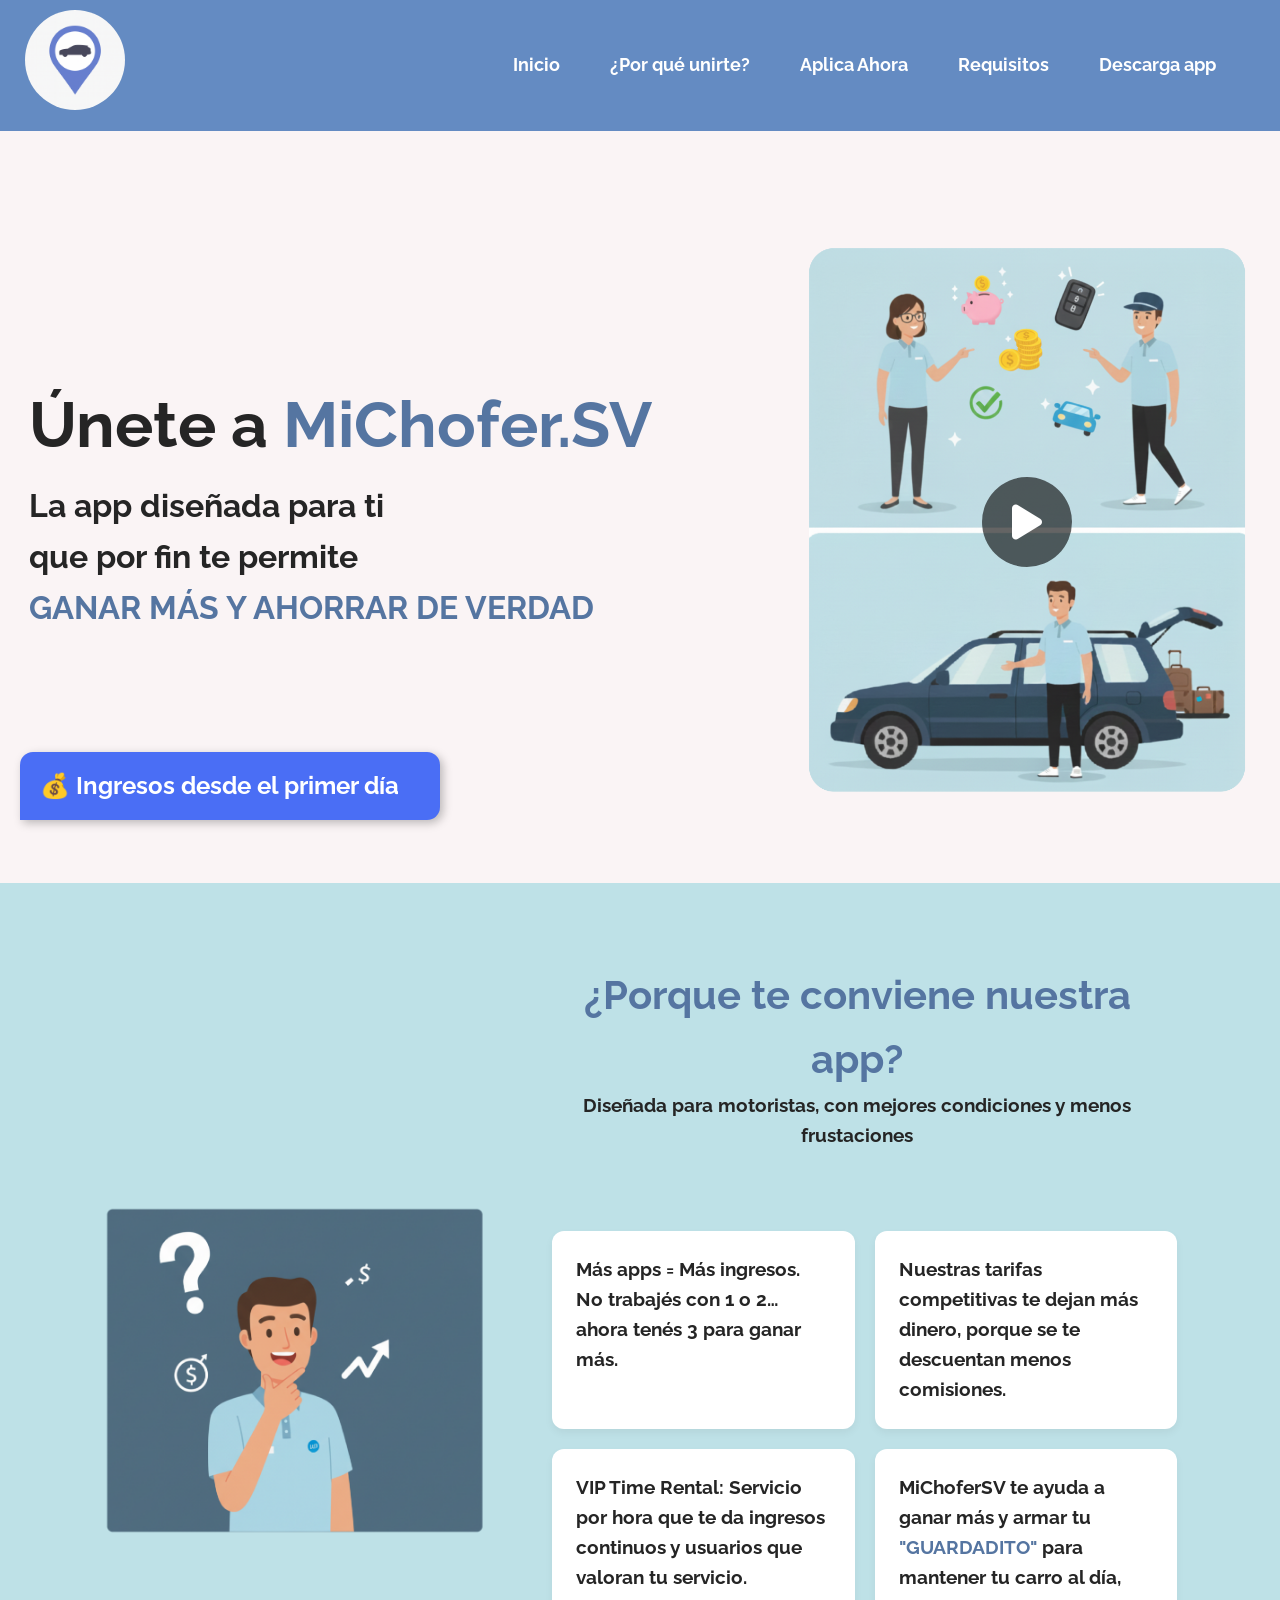
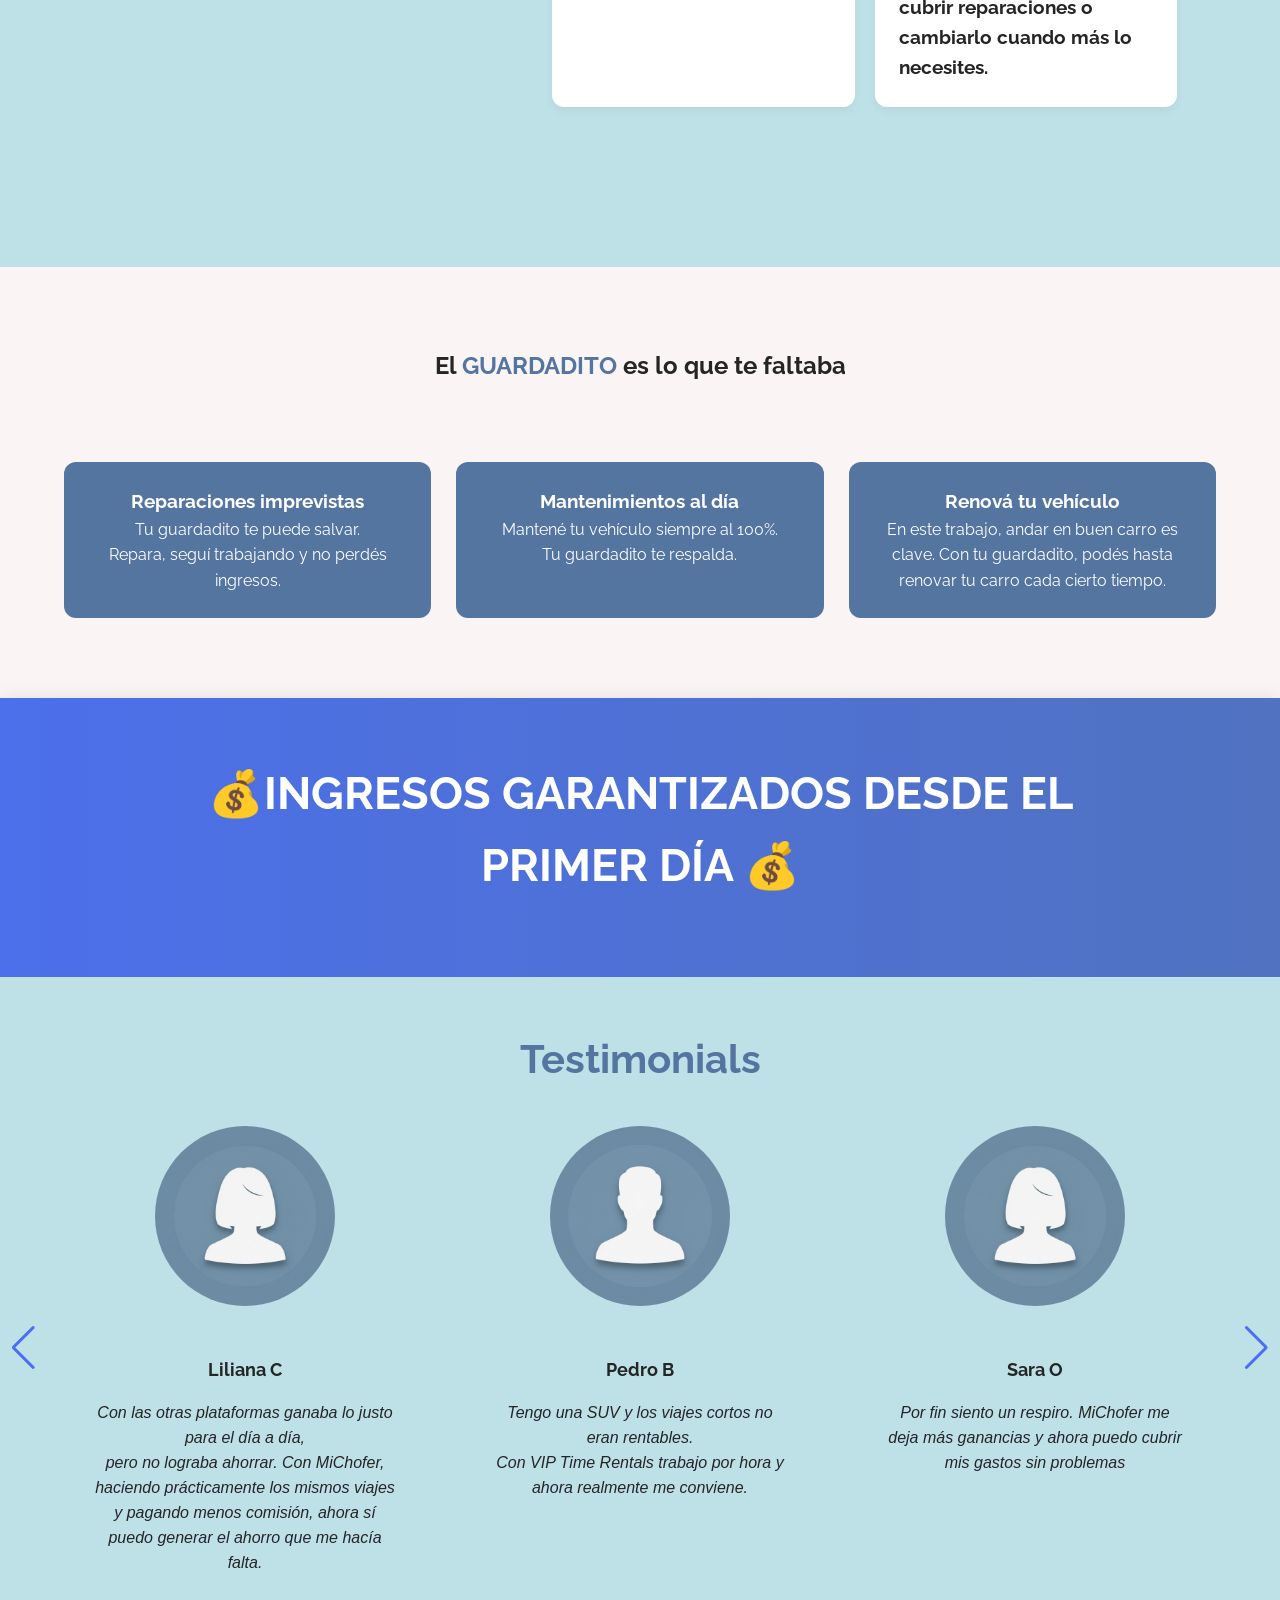
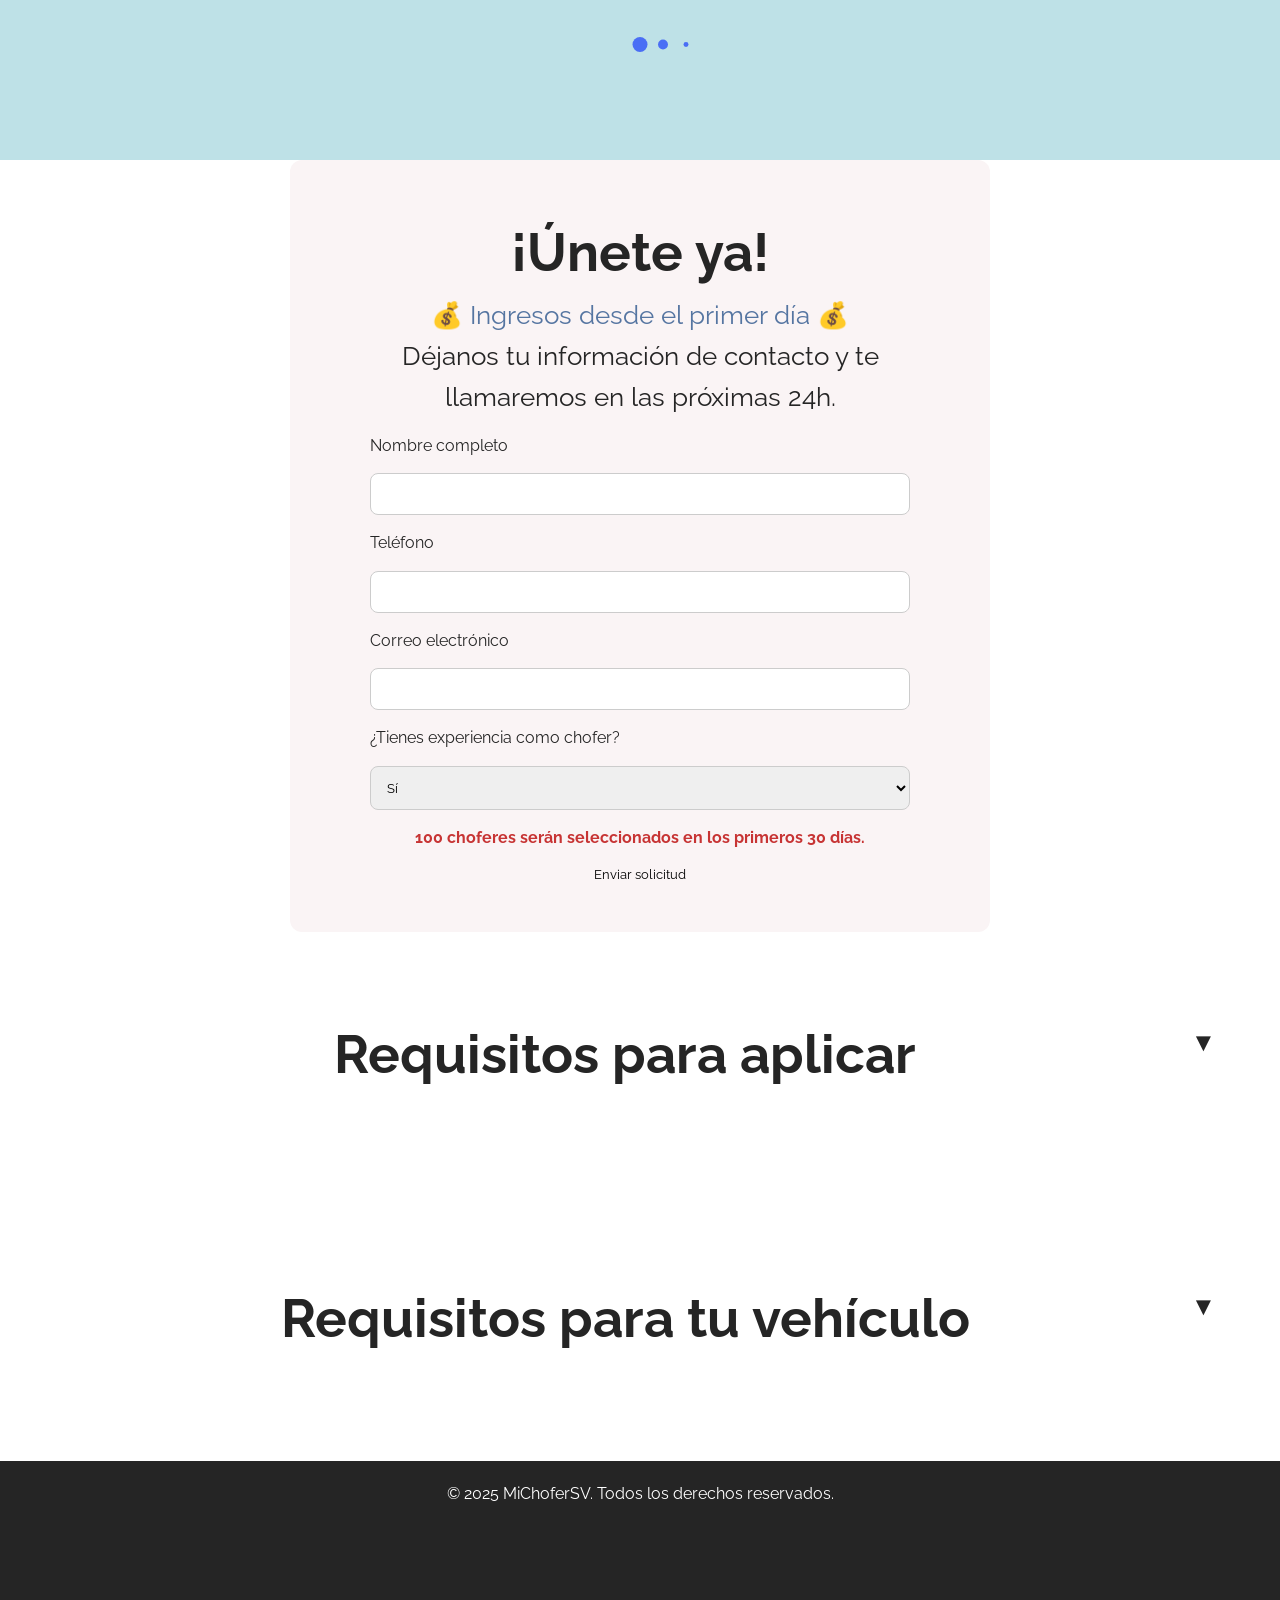
==== commit 9485c495: "Add files via upload" ====
--- a/index.html
+++ b/index.html
@@ -65,16 +65,30 @@
 
     <!-- Hero Section -->
   <section class="hero" id="inicio">
-    <div class="hero-container">
-      <h1 class="hero-title">Únete a <span>MiChofer.SV</span></h1>
-      <h3 class="hero-text">La app salvadoreña que <br>por fin te permite <br><span class="span-text">GANAR MÁS Y AHORRAR DE VERDAD</span></h3>
-      <h4 style="margin-top:10px;">100 choferes serán seleccionados en los primeros 30 días.</h4>
-      <a href="#formulario" class="btn-hero">Aplicar ahora</a>
-    </div>
-    <div class="img-container">
-      <img class="img-hero" src="img/hero1.png" alt="">
-    </div>
-  </section>
+  <div class="hero-container">
+    <h1 class="hero-title">Únete a <span>MiChofer.SV</span></h1>
+    <h3 class="hero-text">
+      La app diseñada para ti <br>
+      que por fin te permite <br>
+      <span class="span-text">GANAR MÁS Y AHORRAR DE VERDAD</span>
+    </h3>
+  </div>
+
+  <!-- SOLO cambiamos esta parte -->
+  <div class="img-container video-wrapper">
+    
+    <img class="img-hero video-thumb" src="img/hero1.png" alt="Video MiChofer">
+
+    <div class="play-button" id="playVideo">
+      <i class="fas fa-play"></i>
+    </div>
+
+    <video class="hero-video" id="heroVideo">
+      <source src="media/videohero.mp4" type="video/mp4">
+    </video>
+
+  </div>
+</section>
 
   <!-- Sobre Nosotros -->
   <section class="about" id="sobre">
@@ -226,6 +240,7 @@
           <option value="si">Sí</option>
           <option value="no">No</option>
         </select>
+        <h4 class="pie-form">100 choferes serán seleccionados en los primeros 30 días.</h4>
 
         <button type="submit" class="btn">Enviar solicitud</button>
       </form>
--- a/style.css
+++ b/style.css
@@ -183,8 +183,8 @@
   display: flex;
   align-items: center;
   justify-content: center;
-  gap: 10px;
-  padding-top: 140px;
+  gap: 150px;
+  padding-top: 240px;
   background: var(--light-pink-color);
 }
 
@@ -205,6 +205,52 @@
 .img-hero {
   max-width: 450px;
   height: auto;
+}
+
+/* -----------------------------
+   HERO VIDEO CON PLAY
+----------------------------- */
+
+.video-wrapper {
+  position: relative;
+  max-width: 450px;
+}
+
+.video-thumb {
+  border-radius: 20px;
+  cursor: pointer;
+}
+
+.play-button {
+  position: absolute;
+  inset: 0;
+  display: flex;
+  align-items: center;
+  justify-content: center;
+}
+
+.play-button i {
+  background: rgba(0,0,0,0.6);
+  color: white;
+  width: 90px;
+  height: 90px;
+  border-radius: 50%;
+  display: flex;
+  align-items: center;
+  justify-content: center;
+  font-size: 2.5rem;
+  transition: 0.3s ease;
+}
+
+.play-button i:hover {
+  background: rgba(0,0,0,0.85);
+  transform: scale(1.15);
+}
+
+.hero-video {
+  display: none;
+  width: 700px;
+  border-radius: 20px;
 }
 
 /* --------------------------------------------------
@@ -253,6 +299,7 @@
   border-radius: 12px;
   box-shadow: 0 4px 8px rgba(0,0,0,0.05);
   animation: pulse 1.6s ease-in-out infinite;
+  
 }
 
 /* --------------------------------------------------
@@ -529,6 +576,11 @@
   font-size: 1.6rem;
   text-align: center;
   margin-bottom: 15px;
+}
+
+.pie-form {
+  text-align: center;
+  color: rgb(199, 52, 52);
 }
 
 /* --------------------------------------------------
@@ -595,6 +647,12 @@
     max-width: 100%;
   }
 
+  .hero-video {
+  display: none;
+  width: 500px;
+  border-radius: 20px;
+}
+
   /* ABOUT */
   .about {
     flex-direction: column-reverse;
@@ -612,11 +670,17 @@
 
     .info-tab {
     width: 270px;
+    bottom: 20px;
+    margin-left: 10px;
   }
 
   .info-tab-text {
     font-size: medium;
   }
+
+  .grid-item {
+    margin-right: 15px;
+  }
 }
 
 /* MOBILE */
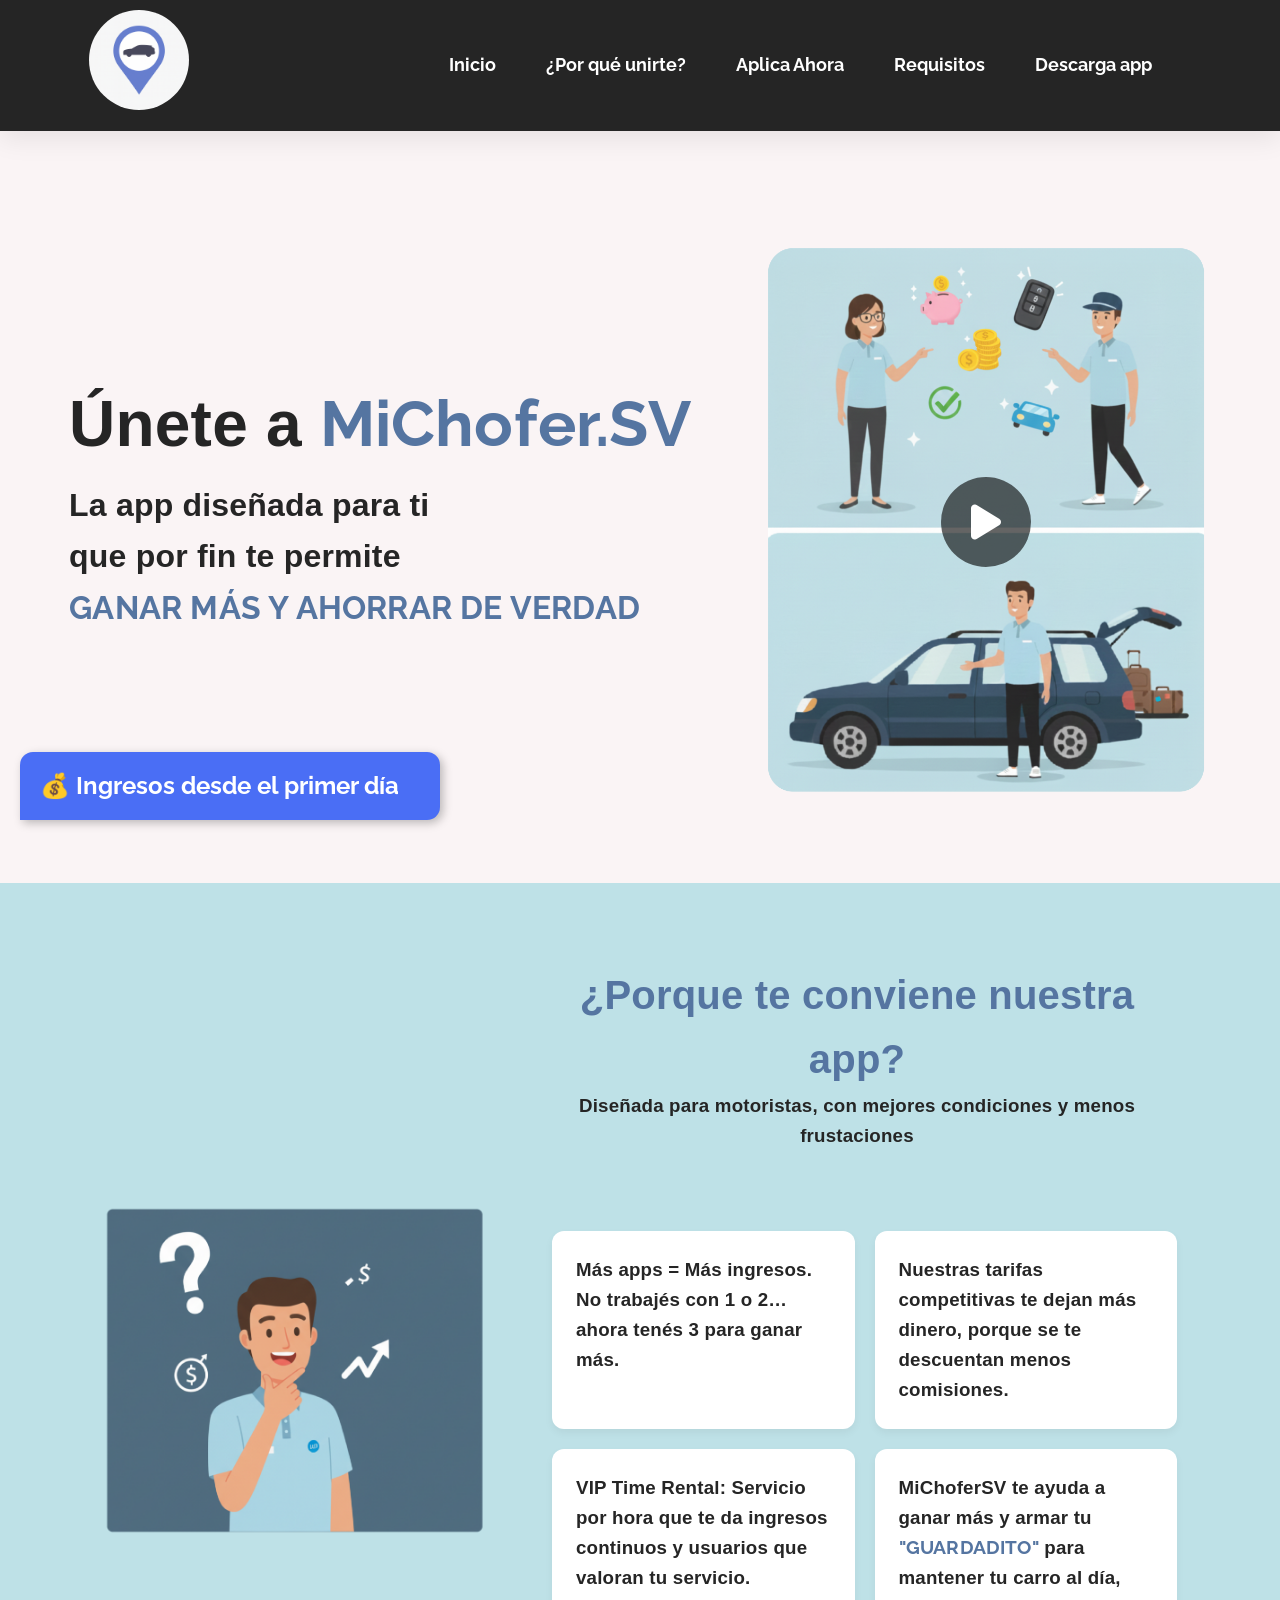
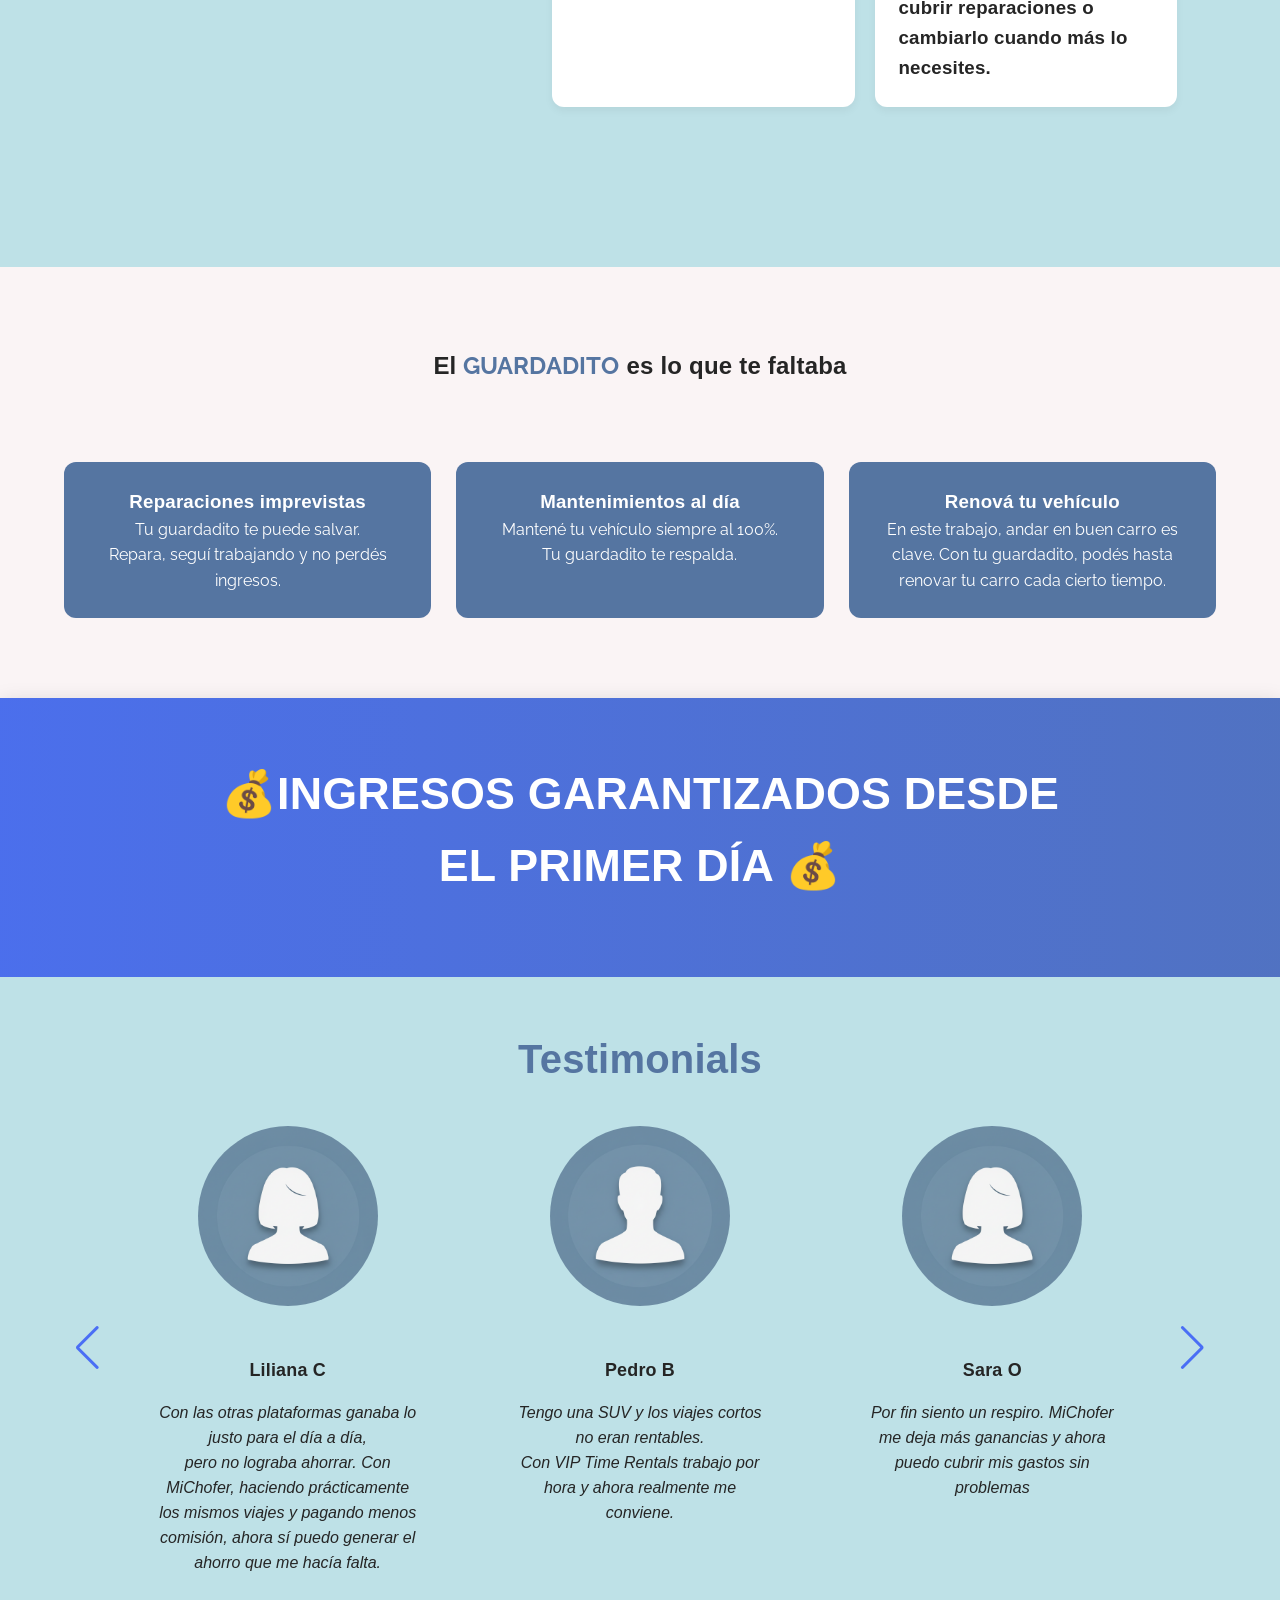
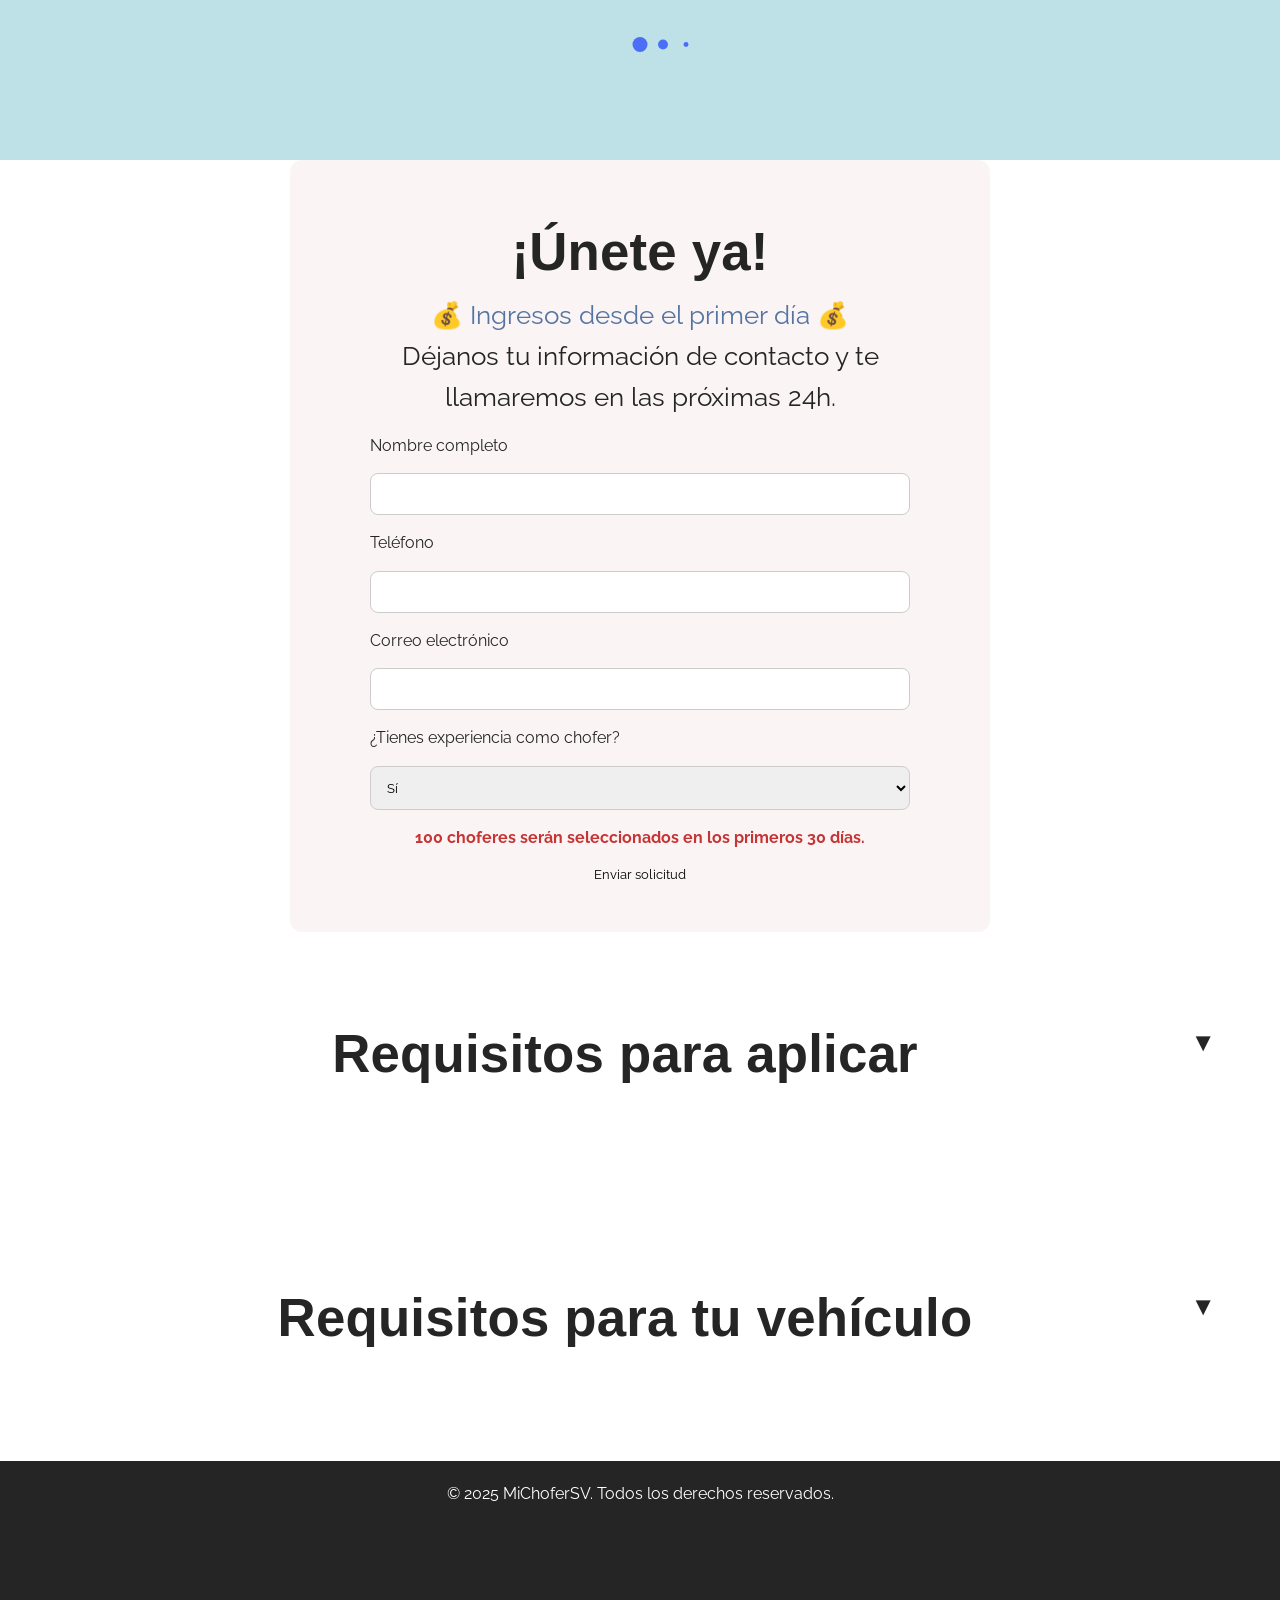
==== commit fd4df113: "Add files via upload" ====
--- a/index.html
+++ b/index.html
@@ -252,8 +252,8 @@
     <div class="container">
       <h2 class="requirements-title">Requisitos para aplicar</h2>
       <ul>
-        <li>✅Licencia de conducir vigente (Tipo Liviana o Superior)</li>
-        <li>✅DUI y antecedentes actualizados</li>
+        <li>✅Dui y licencia de conducir</li>
+        <li>✅Solvencia y antecedentes actualizados</li>
         <li>✅3 referencias personales verificadas</li>
         <li>✅Mínimo 3 años de experiencia como conductor</li>
         <li>✅Teléfono inteligente con conexión a internet</li>
@@ -268,8 +268,8 @@
       <ul>
           <li>✅ Tarjeta de circulación vigente</li>
           <li>✅ Vehículo sedán o SUV de 4 puertas</li>
-          <li>✅ Máximo 10 años de antigüedad (2025 → modelos 2015+)</li>
-          <li>✅ Aire acondicionado funcionando (debe ir encendido durante todo el viaje)</li>
+          <li>✅ Máximo 10 años de antigüedad (2026 → modelos 2016+)</li>
+          <li>✅ Aire acondicionado funcionando para pasajeros durante el viaje</li>
           <li>✅ Vehículo limpio y en buenas condiciones</li>
       </ul>
     </div>
--- a/style.css
+++ b/style.css
@@ -29,6 +29,10 @@
   --border-radius-circle: 50%;
 
   --site-max-width: 1300px;
+
+  /* extras pro */
+  --shadow-soft: 0 10px 30px rgba(0,0,0,0.10);
+  --shadow-card: 0 10px 25px rgba(0,0,0,0.10);
 }
 
 /* --------------------------------------------------
@@ -52,26 +56,16 @@
   line-height: 1.6;
 }
 
-ul {
-  list-style: none;
-}
-
-a {
-  text-decoration: none;
-}
-
-button {
-  cursor: pointer;
-  border: none;
-  background: none;
-}
-
-img {
-  width: 100%;
-}
-
-span {
-  color: #5575a1;
+ul { list-style: none; }
+a { text-decoration: none; }
+button { cursor: pointer; border: none; background: none; }
+img { width: 100%; }
+span { color: #5575a1; }
+
+/* Tipografía pro para títulos */
+h1, h2, h3 {
+  font-family: "Montserrat", sans-serif;
+  letter-spacing: 0.2px;
 }
 
 /* --------------------------------------------------
@@ -82,7 +76,7 @@
   padding: 80px 0;
 }
 
-.container {
+.container, .section-content {
   width: 90%;
   max-width: var(--site-max-width);
   margin: 0 auto;
@@ -96,7 +90,9 @@
   position: fixed;
   width: 100%;
   z-index: 10;
-  background: #648BC2;
+  background: #252525;
+  box-shadow: 0 8px 25px rgba(0,0,0,0.08); /* mejora pro */
+  backdrop-filter: blur(6px);
 }
 
 .navbar {
@@ -183,7 +179,7 @@
   display: flex;
   align-items: center;
   justify-content: center;
-  gap: 150px;
+  gap: 70px;
   padding-top: 240px;
   background: var(--light-pink-color);
 }
@@ -249,9 +245,12 @@
 
 .hero-video {
   display: none;
-  width: 700px;
+  width: 600px;
   border-radius: 20px;
-}
+  margin-left: -25px;
+}
+
+
 
 /* --------------------------------------------------
    ABOUT
@@ -651,6 +650,7 @@
   display: none;
   width: 500px;
   border-radius: 20px;
+
 }
 
   /* ABOUT */
@@ -698,4 +698,8 @@
     max-width: 320px;
   }
 
-}
+  .hero-video {
+    width: 380px;
+    margin-left: 5PX;
+  }
+}
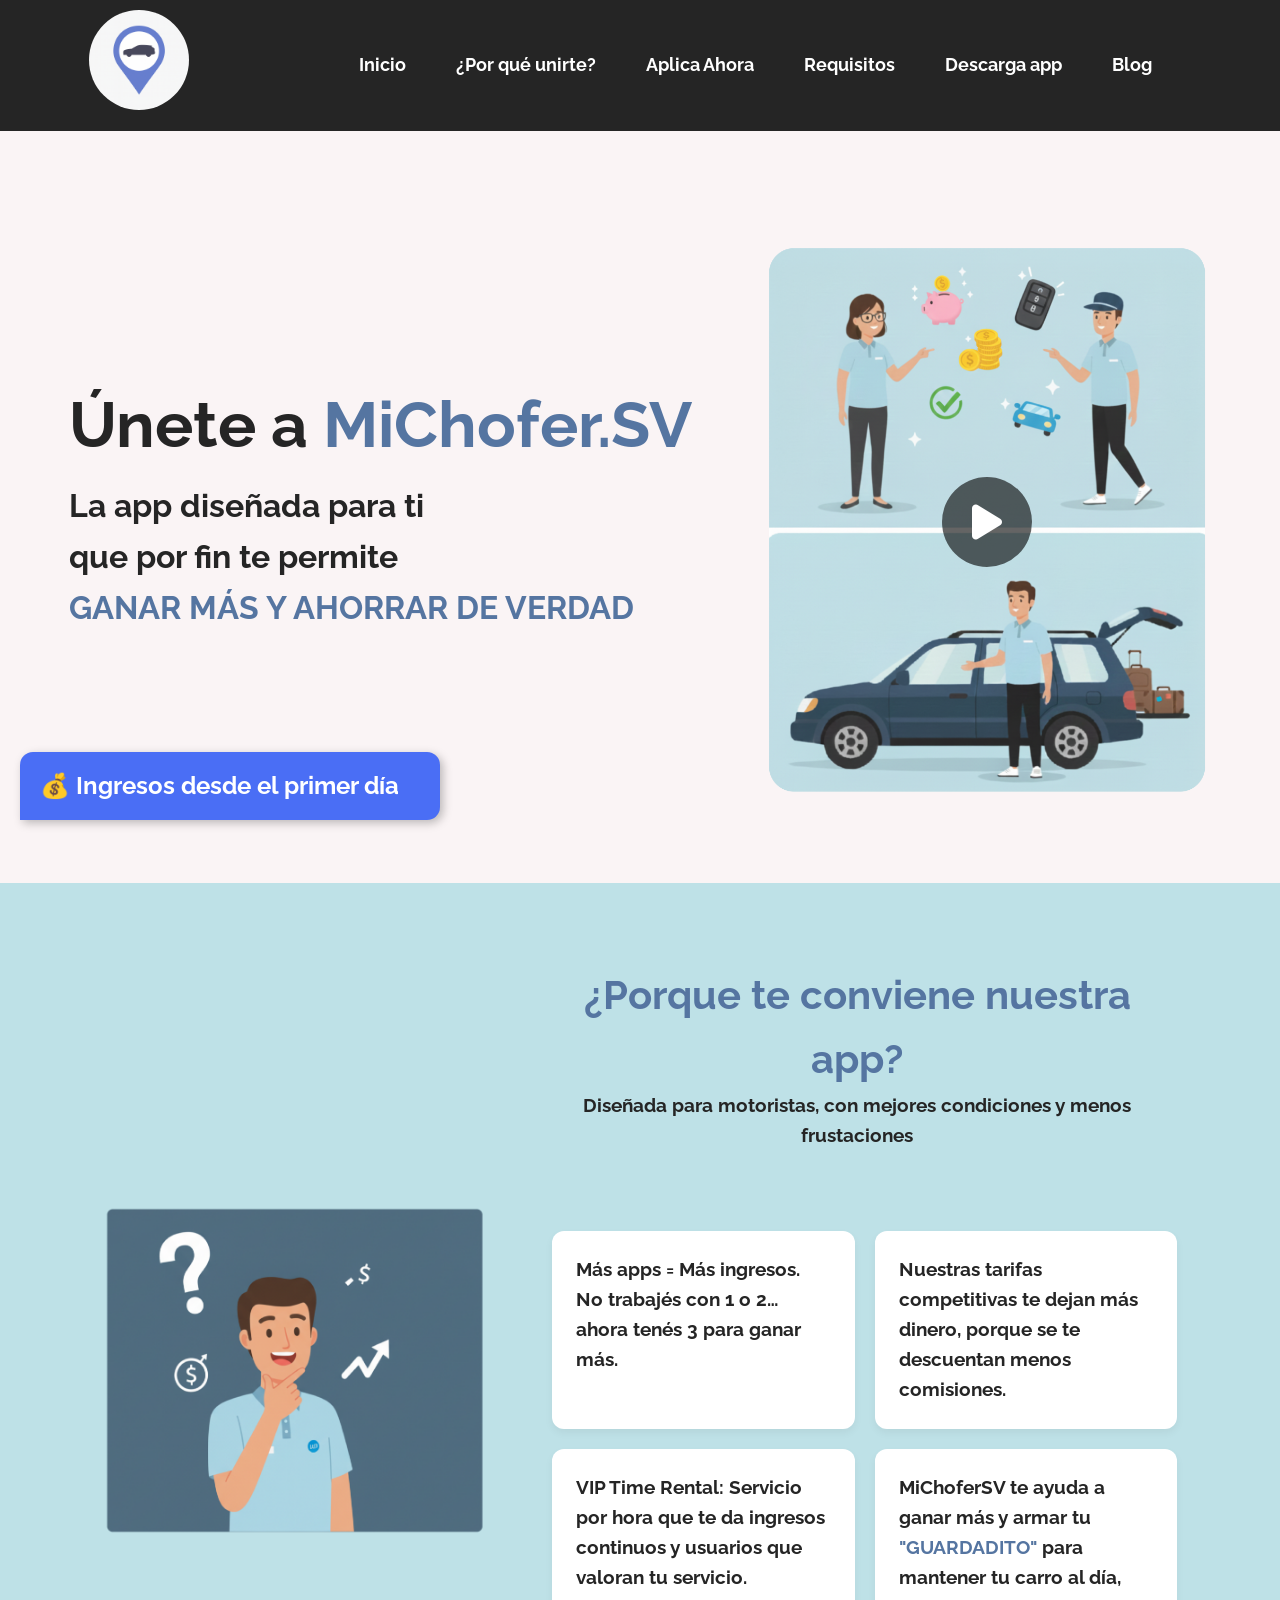
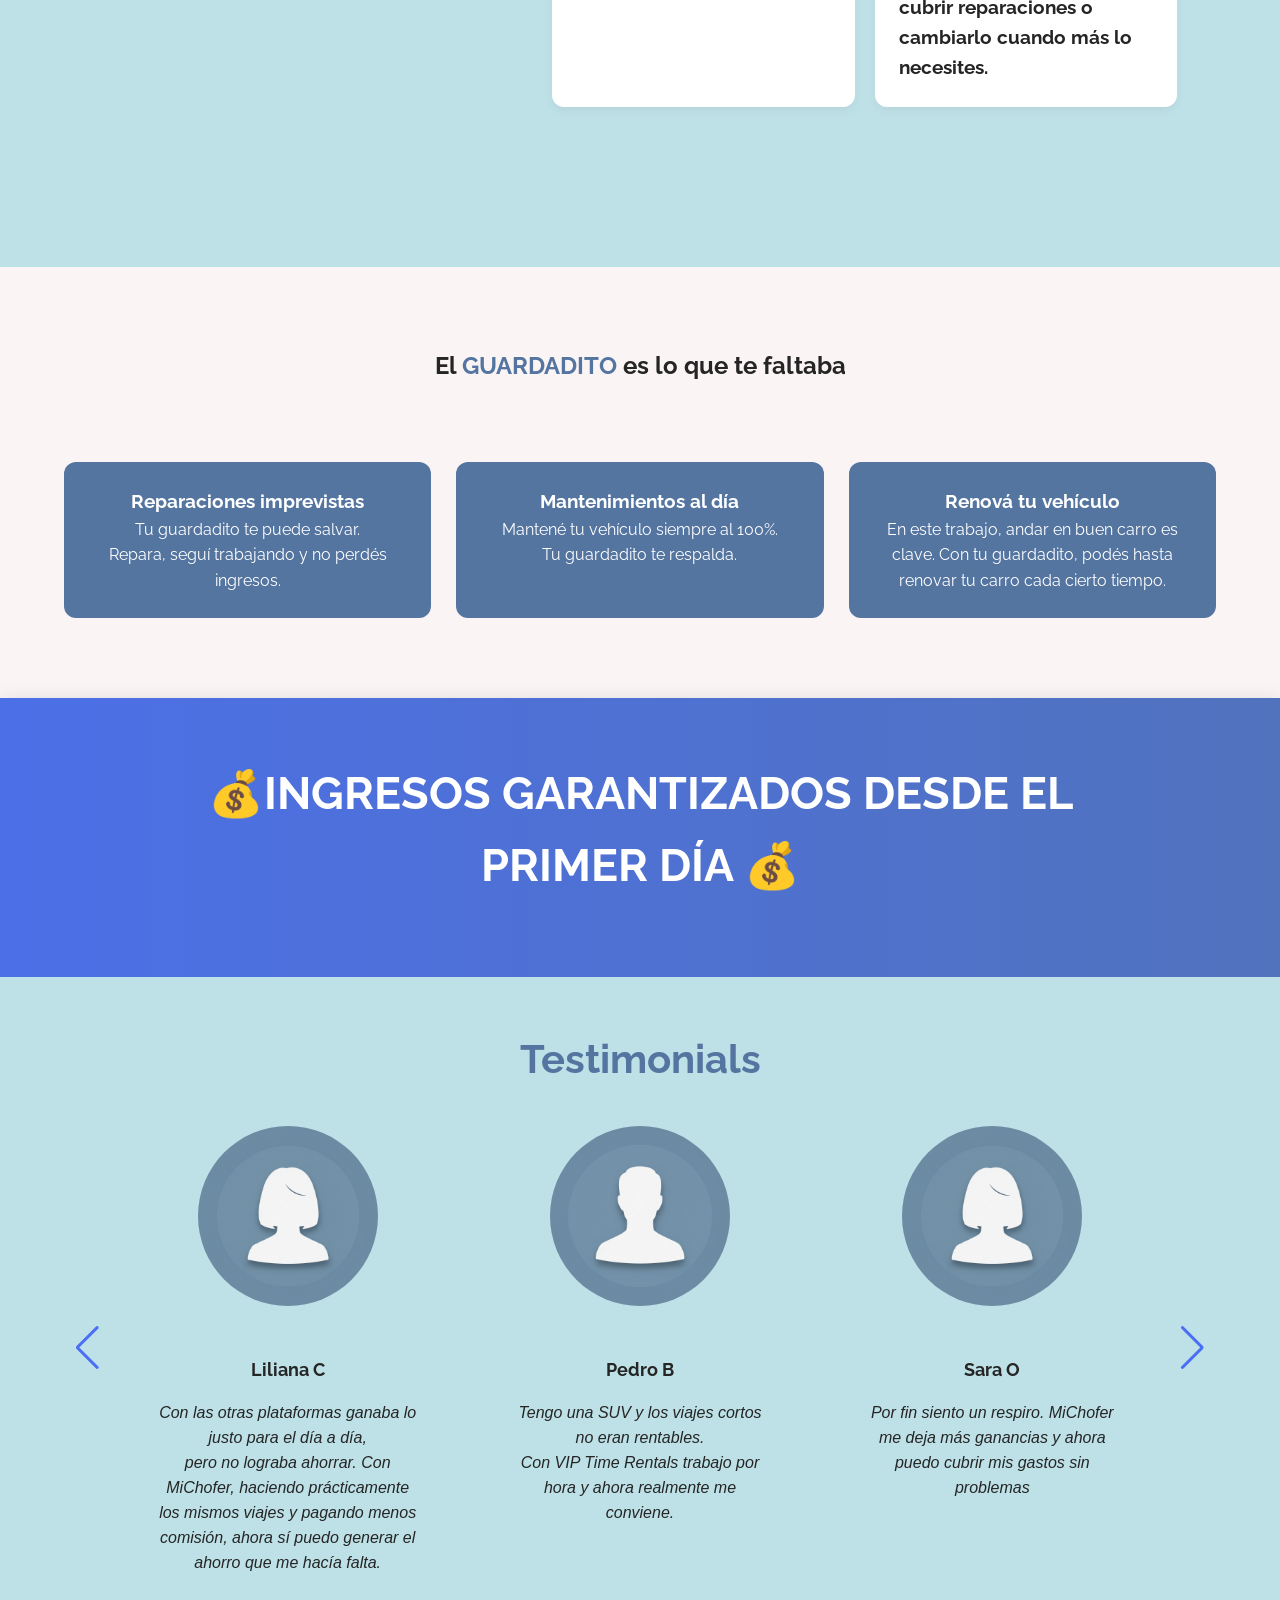
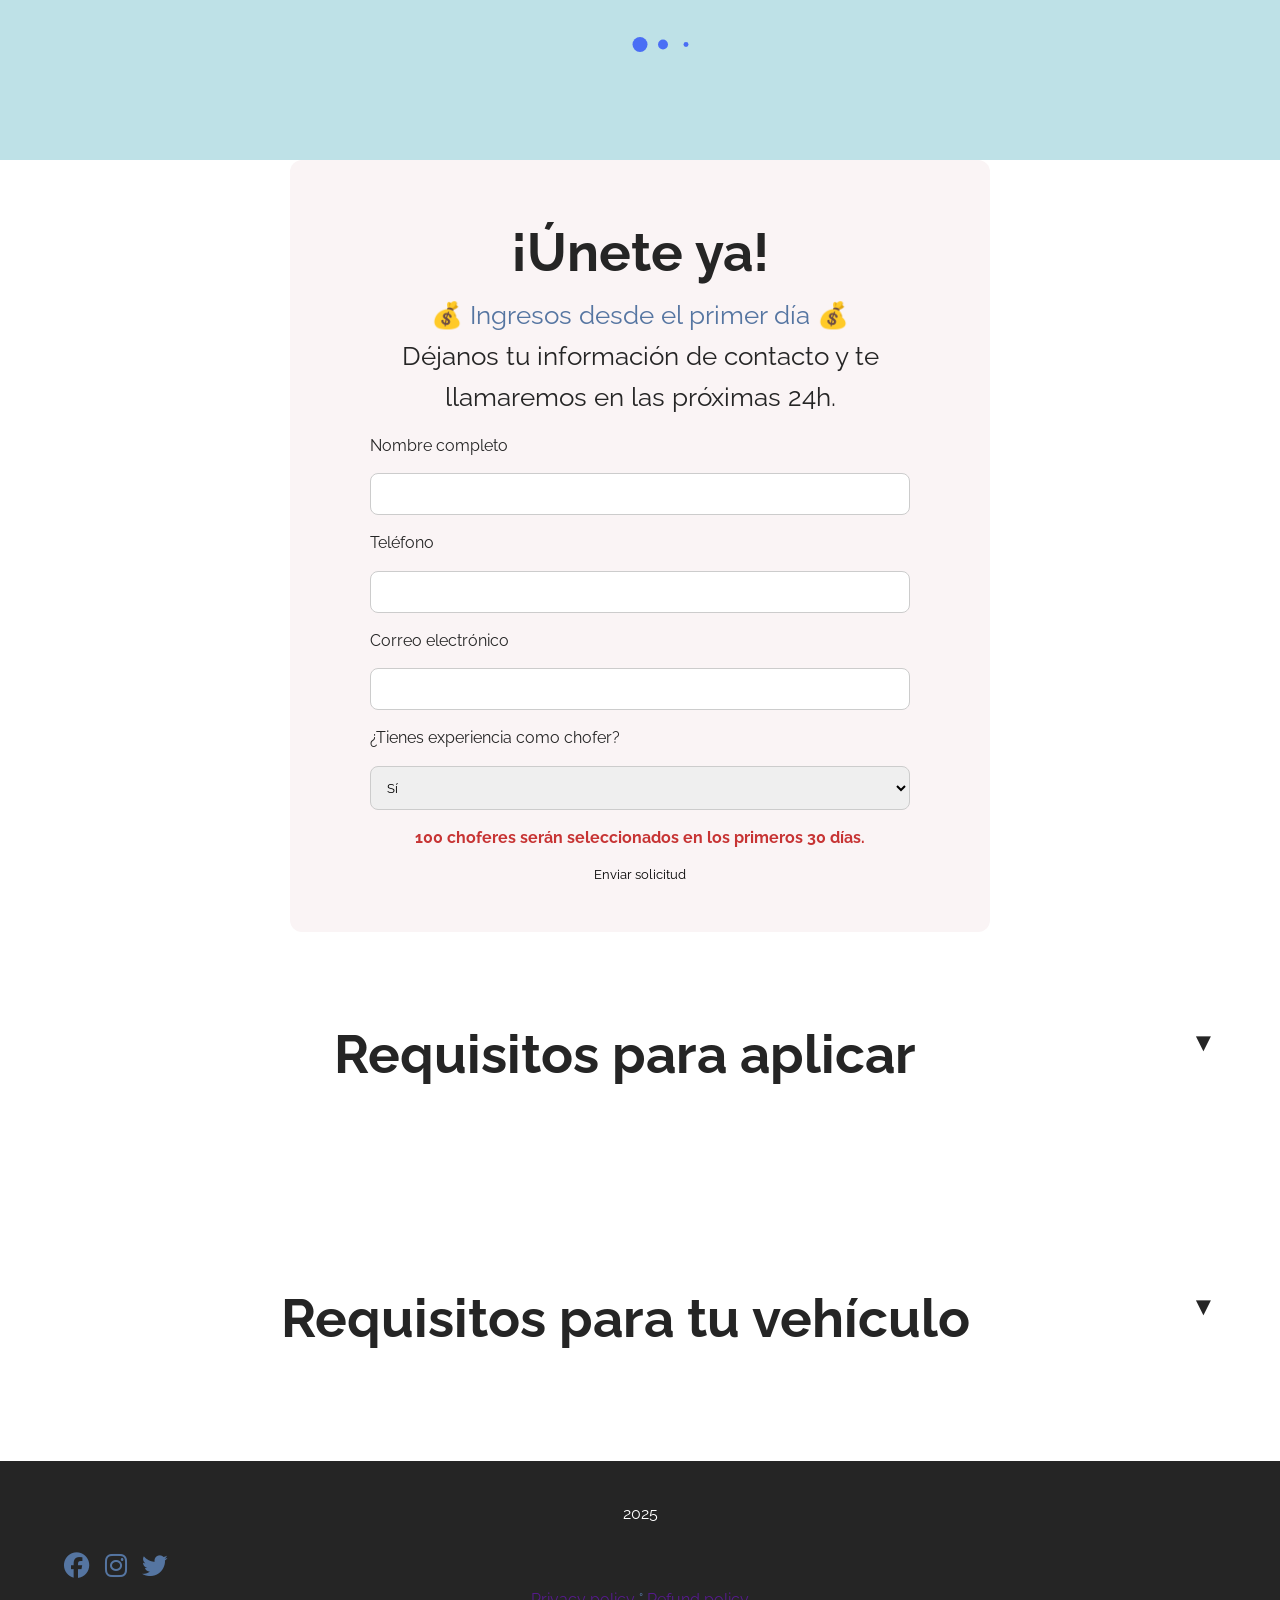
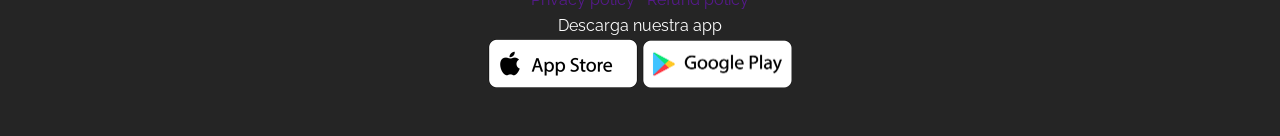
==== commit a8c8a5e2: "Add files via upload" ====
--- a/index.html
+++ b/index.html
@@ -49,6 +49,9 @@
                 <li class="nav-item">
                     <a href="#contactus" class="nav-link"
                     data-section="header" data-value="contact-menu">Descarga app</a>
+                </li><li class="nav-item">
+                    <a href="/blog/index.html" class="nav-link"
+                    data-section="header" data-value="contact-menu">Blog</a>
                 </li>
                 <div class="langbuttons">
                     <button class="eslogo" data-language="es">
@@ -276,11 +279,36 @@
   </section>
 
   <!-- Footer -->
-  <section class="footer">
-    <div class="container">
-      <p>© 2025 MiChoferSV. Todos los derechos reservados.</p>
-    </div>
-  </section>
+ 
+  <section class="footer-section">
+    <div class="section-content">
+            <p class="copyright-text">2025</p>
+
+            <div class="social-link-list">
+             
+            <a href="#" class="social-link"><i class="fa-brands fa-facebook"></i></a>
+            <a href="#" class="social-link"><i class="fa-brands fa-instagram"></i></a>
+            <a href="#" class="social-link"><i class="fa-brands fa-twitter"></i></a>
+            </div>
+            <p class="policy-text">
+                <a href="" class="policy-link">Privacy policy</a>
+                <span class="separator">°</span>
+                <a href="" class="policy-link">Refund policy</a>
+            </p>
+            <div class="download-us">
+                <p class="download-ourapp">Descarga nuestra app</p>
+            <div class="store-logos">
+                <a href="">
+                    <img class="appstorelogo" src="img/appstorelogo.png" alt="">
+                </a>
+                <a href="">
+                    <img class="playstorelogo" src="img/playstorelogo.png" alt="">
+                </a>
+             </div>
+            </div>
+        </div>
+    </section>
+   
     
     <!-- TLinking swiper script -->
     <script src="https://cdn.jsdelivr.net/npm/swiper@11/swiper-bundle.min.js"></script>
--- a/style.css
+++ b/style.css
@@ -29,10 +29,6 @@
   --border-radius-circle: 50%;
 
   --site-max-width: 1300px;
-
-  /* extras pro */
-  --shadow-soft: 0 10px 30px rgba(0,0,0,0.10);
-  --shadow-card: 0 10px 25px rgba(0,0,0,0.10);
 }
 
 /* --------------------------------------------------
@@ -56,16 +52,26 @@
   line-height: 1.6;
 }
 
-ul { list-style: none; }
-a { text-decoration: none; }
-button { cursor: pointer; border: none; background: none; }
-img { width: 100%; }
-span { color: #5575a1; }
-
-/* Tipografía pro para títulos */
-h1, h2, h3 {
-  font-family: "Montserrat", sans-serif;
-  letter-spacing: 0.2px;
+ul {
+  list-style: none;
+}
+
+a {
+  text-decoration: none;
+}
+
+button {
+  cursor: pointer;
+  border: none;
+  background: none;
+}
+
+img {
+  width: 100%;
+}
+
+span {
+  color: #5575a1;
 }
 
 /* --------------------------------------------------
@@ -73,6 +79,7 @@
 -------------------------------------------------- */
 
 section {
+  scroll-margin-top: 135px;
   padding: 80px 0;
 }
 
@@ -86,13 +93,11 @@
    NAVBAR
 -------------------------------------------------- */
 
-header {
+body > header {
   position: fixed;
   width: 100%;
   z-index: 10;
   background: #252525;
-  box-shadow: 0 8px 25px rgba(0,0,0,0.08); /* mejora pro */
-  backdrop-filter: blur(6px);
 }
 
 .navbar {
@@ -124,8 +129,13 @@
   transition: 0.3s ease;
 }
 
+.nav-item {
+  scroll-margin-top: 260px;
+}
+
 .nav-link:hover {
-  background: #5d7ead;
+  background: white;
+  color: black;
 }
 
 /* ICONOS MOBILE */
@@ -586,12 +596,31 @@
    FOOTER
 -------------------------------------------------- */
 
-.footer {
+.footer-section {
   background: var(--dark-color);
   color: white;
-  padding: 20px;
-  text-align: center;
-  height: 190px;
+  padding: 40px 0;
+  text-align: center;
+}
+
+.store-logos img {
+  width: 150px;
+}
+
+.social-link-list {
+  display: flex;
+  gap: 15px;
+  margin-top: 20px;
+}
+
+.social-link {
+  font-size: 1.6rem;
+  color: var(--primary-color);
+  transition: .3s;
+}
+
+.social-link:hover {
+  color: var(--secondary-color);
 }
 
 /* --------------------------------------------------
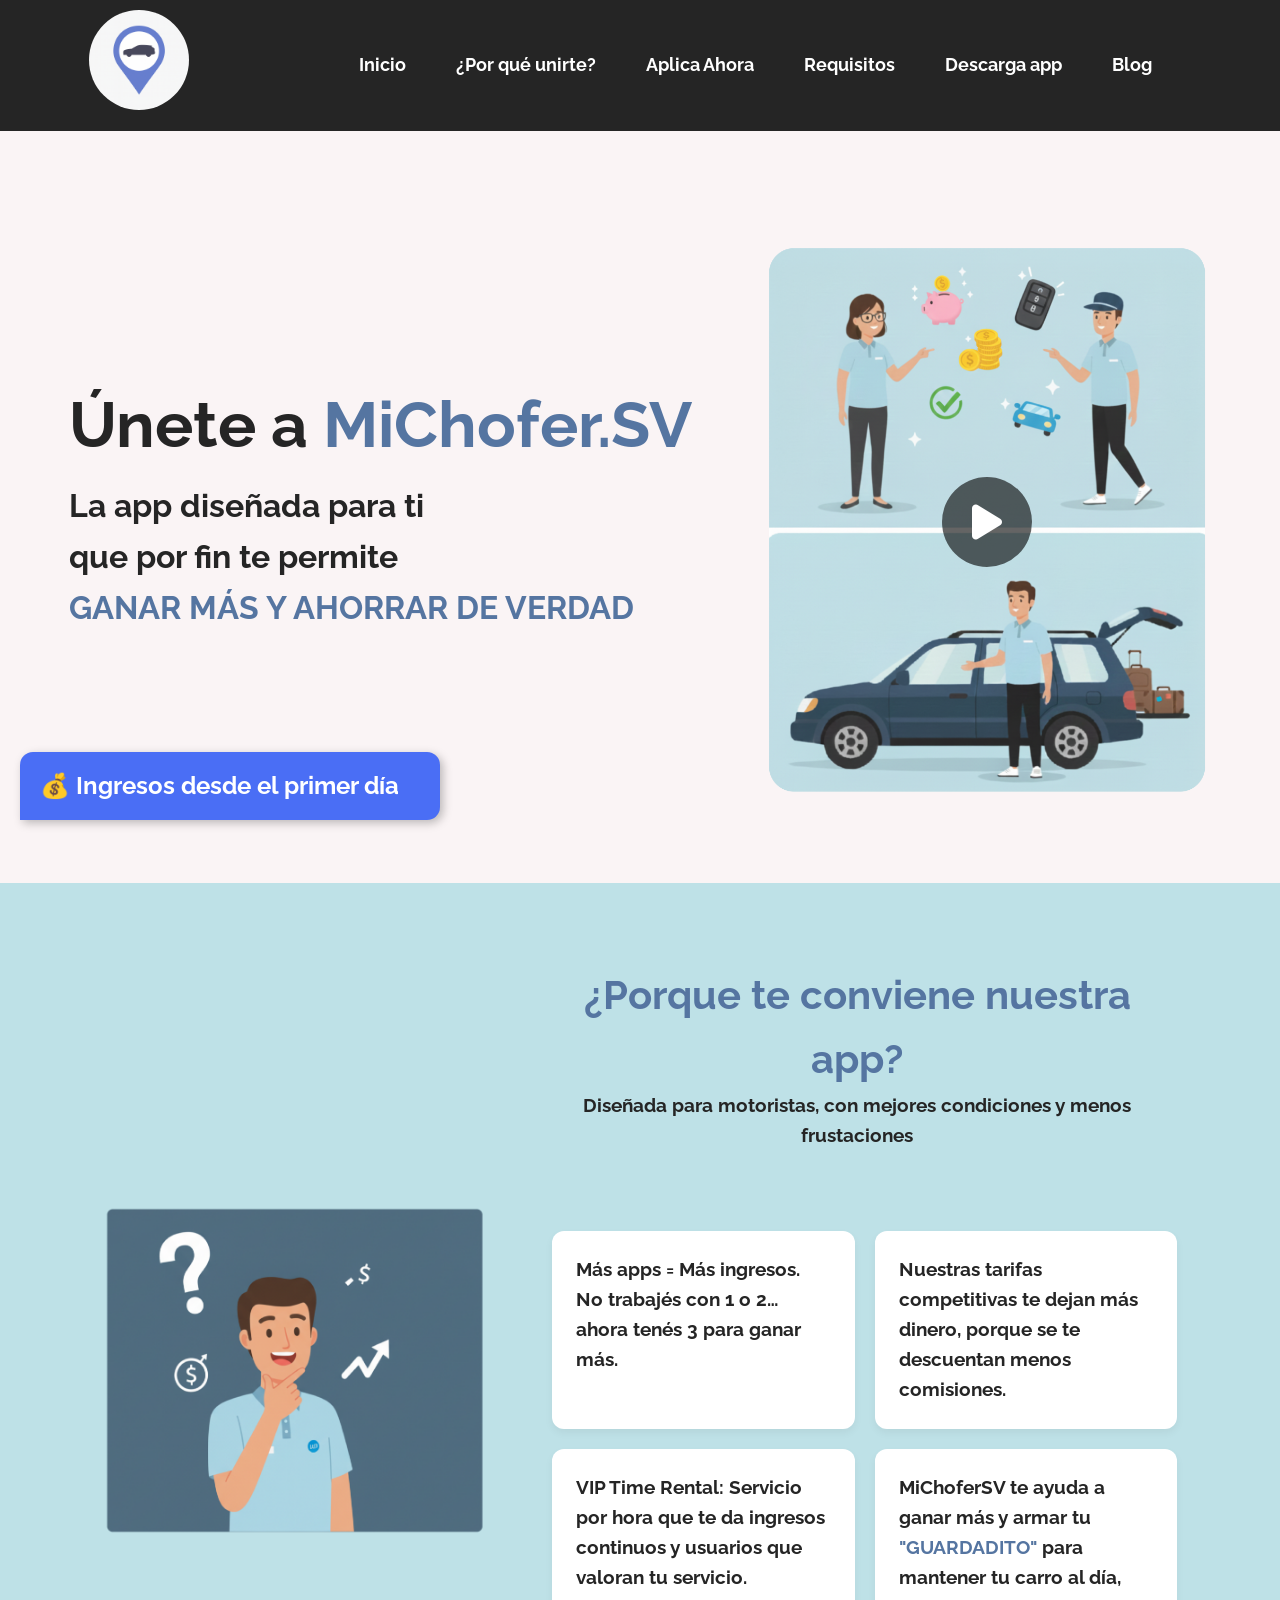
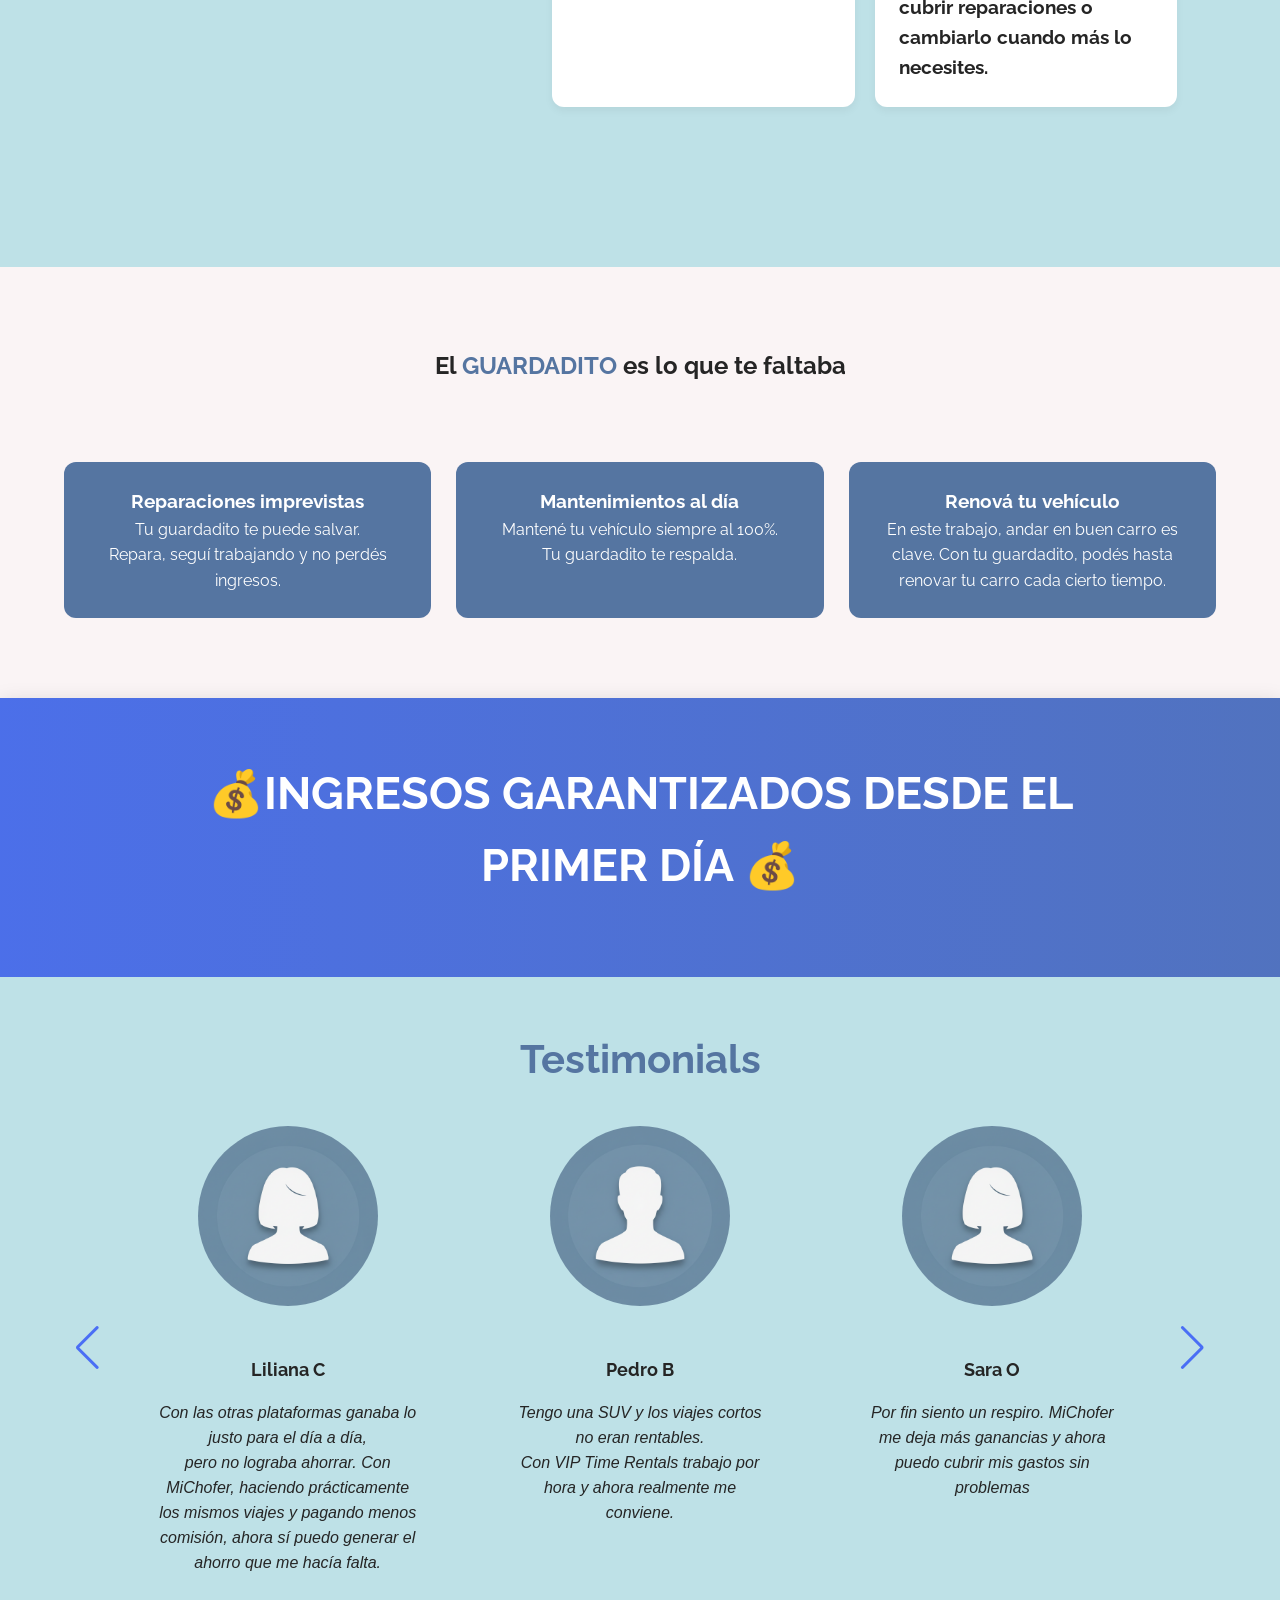
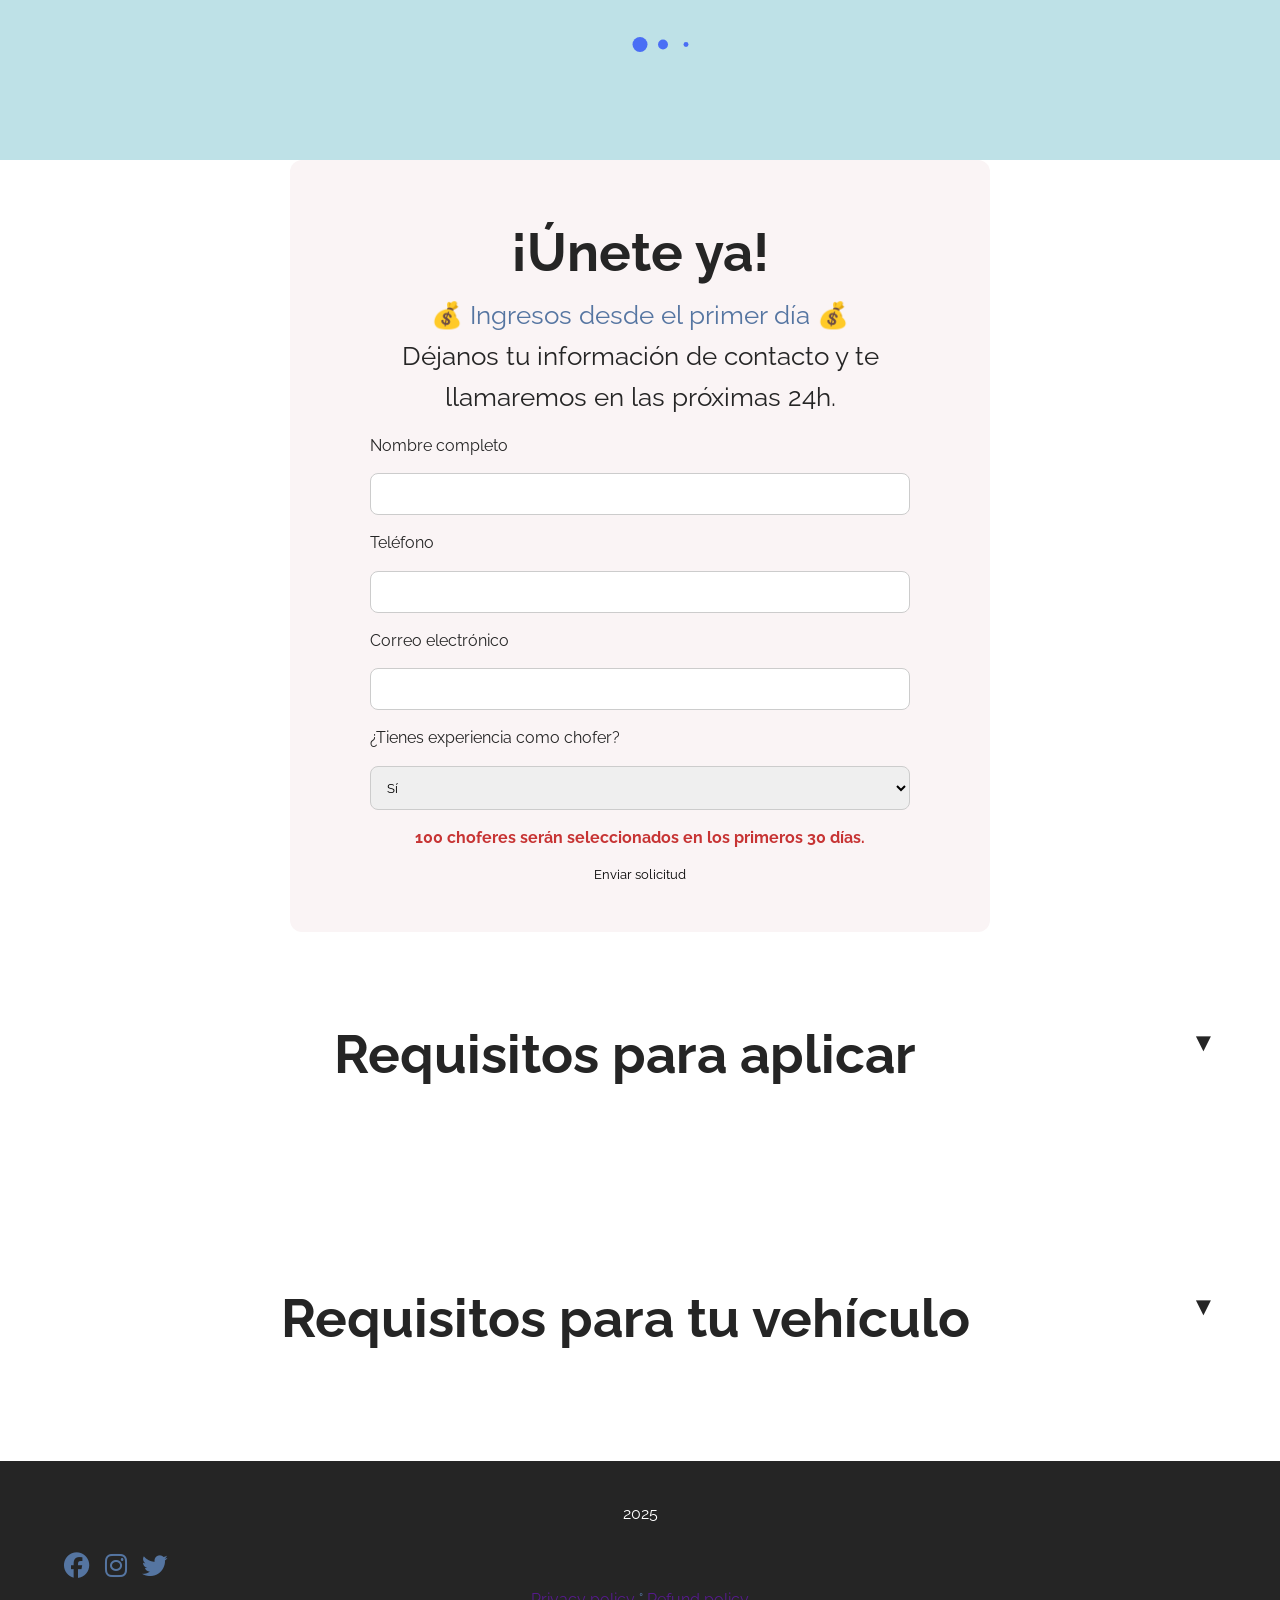
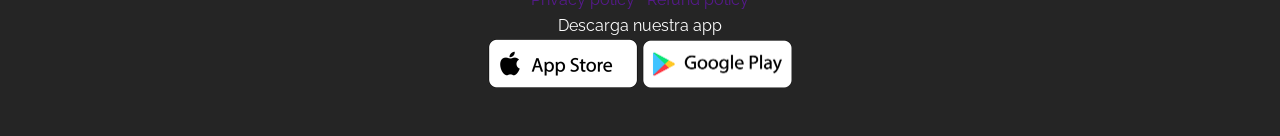
==== commit 5bfe7ce6: "Add files via upload" ====
--- a/index.html
+++ b/index.html
@@ -50,8 +50,8 @@
                     <a href="#contactus" class="nav-link"
                     data-section="header" data-value="contact-menu">Descarga app</a>
                 </li><li class="nav-item">
-                    <a href="/blog/index.html" class="nav-link"
-                    data-section="header" data-value="contact-menu">Blog</a>
+                    <a href="./blog/index.html" class="nav-link"
+                    data-section="header" data-value="blog-menu">Blog</a>
                 </li>
                 <div class="langbuttons">
                     <button class="eslogo" data-language="es">
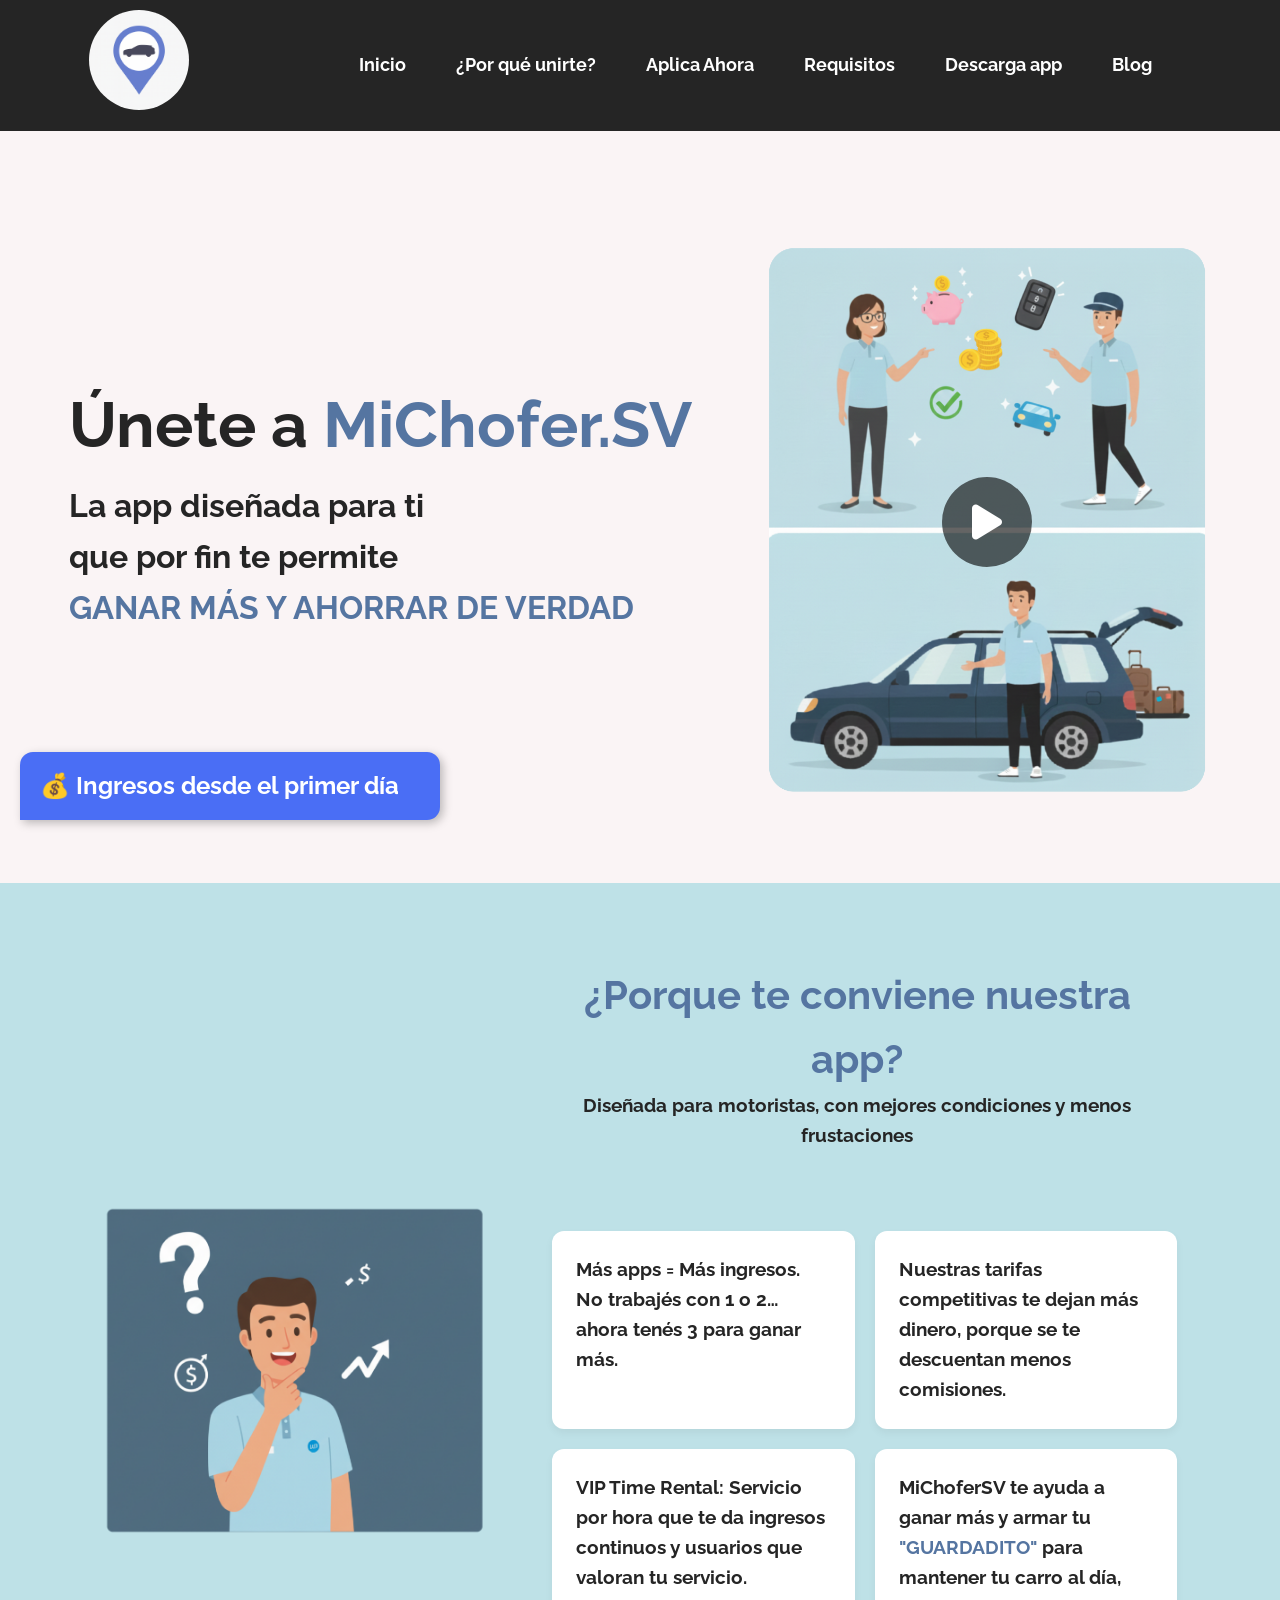
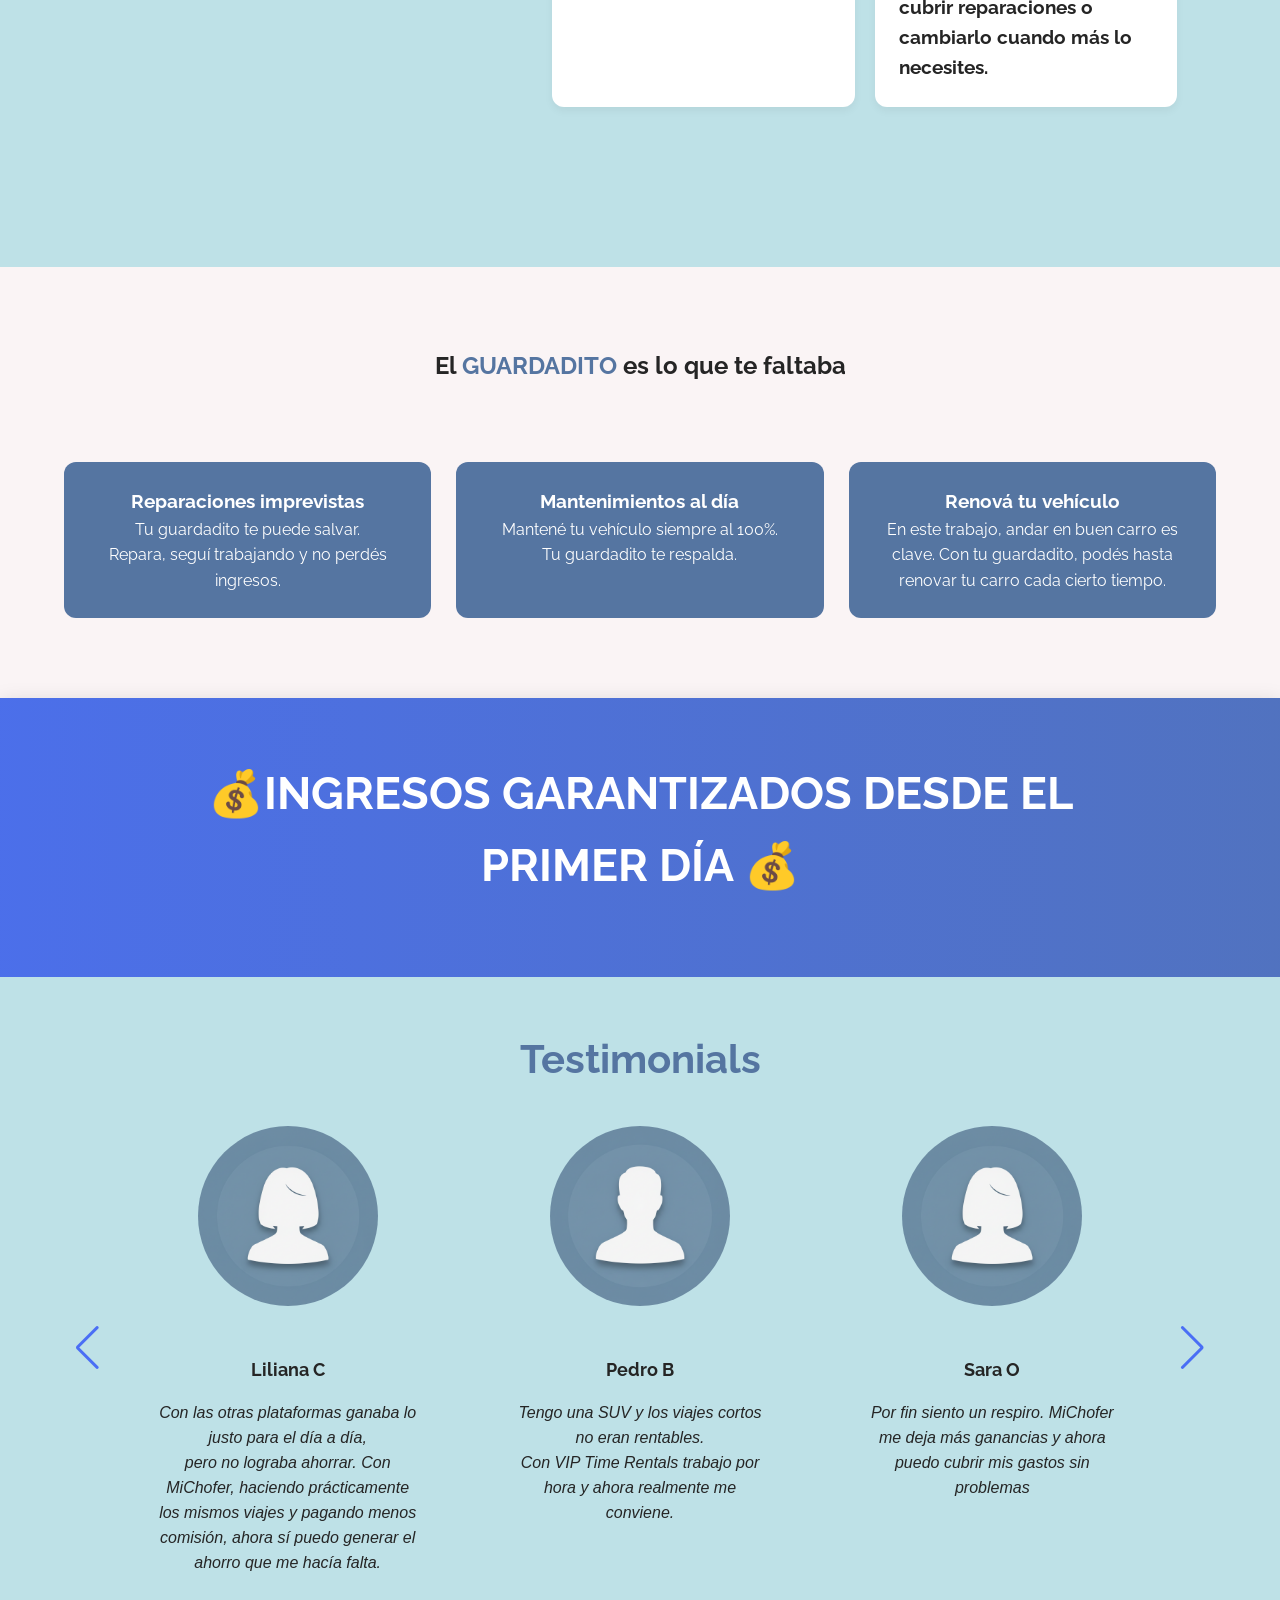
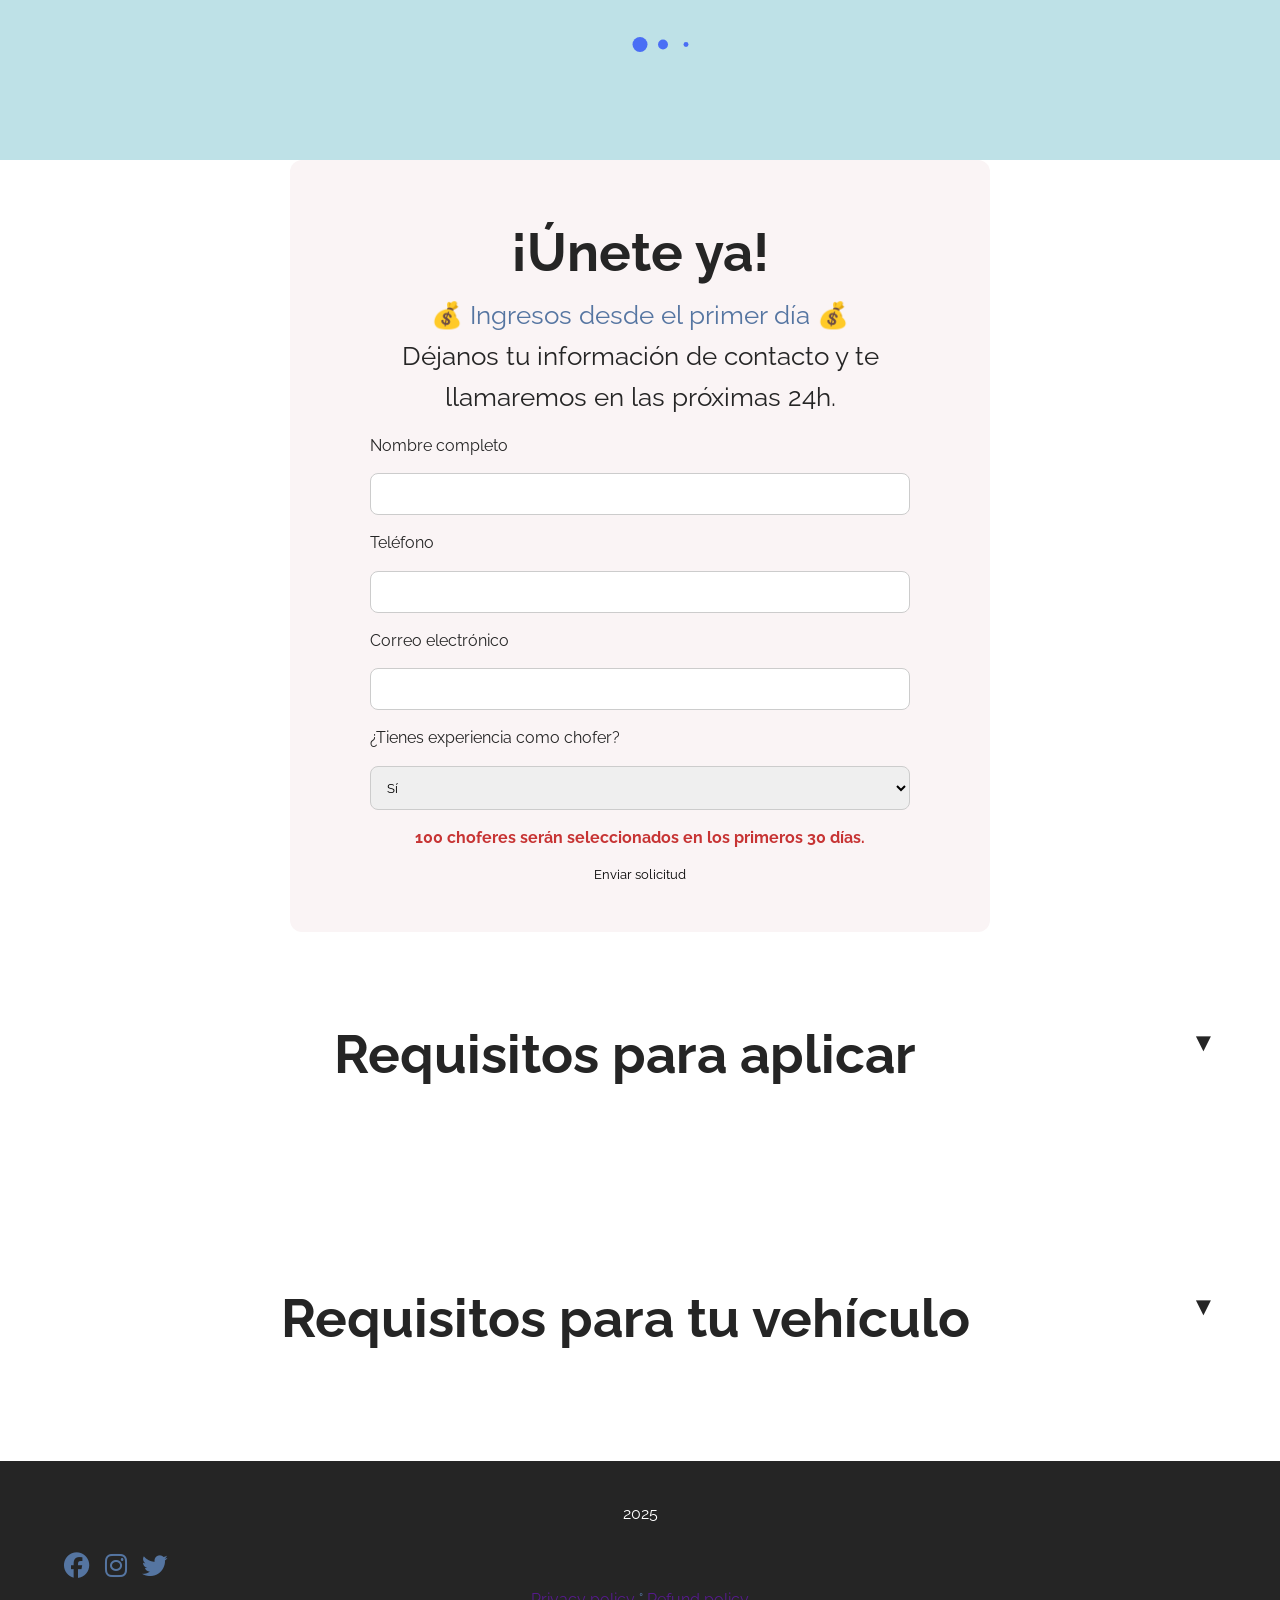
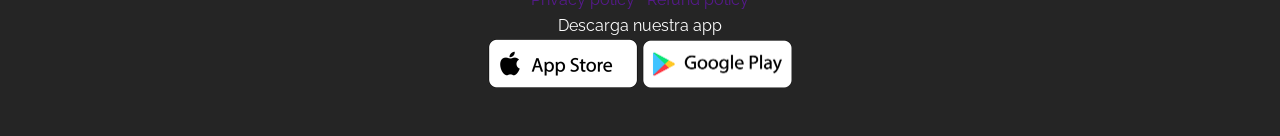
==== commit 09db1f16: "Add files via upload" ====
--- a/index.html
+++ b/index.html
@@ -50,7 +50,7 @@
                     <a href="#contactus" class="nav-link"
                     data-section="header" data-value="contact-menu">Descarga app</a>
                 </li><li class="nav-item">
-                    <a href="./blog/index.html" class="nav-link"
+                    <a href="blog/blog.html" class="nav-link"
                     data-section="header" data-value="blog-menu">Blog</a>
                 </li>
                 <div class="langbuttons">
